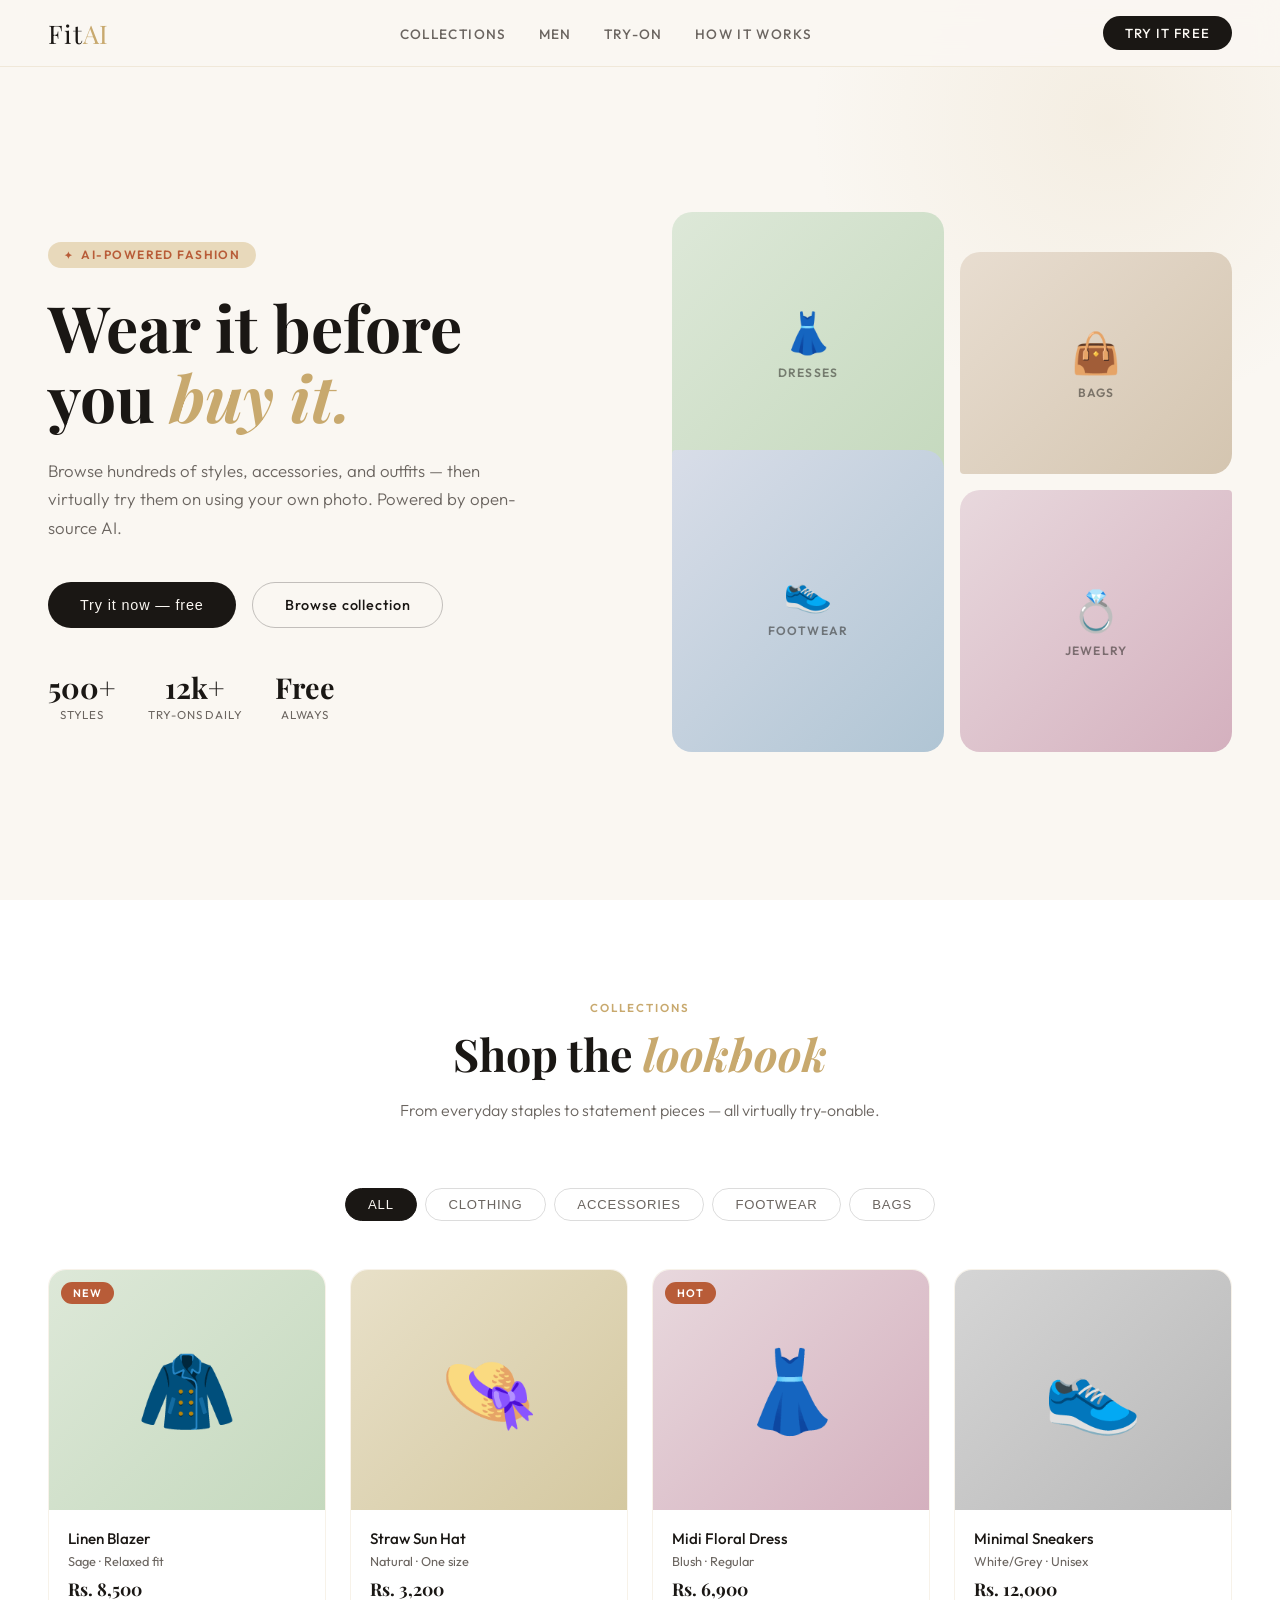
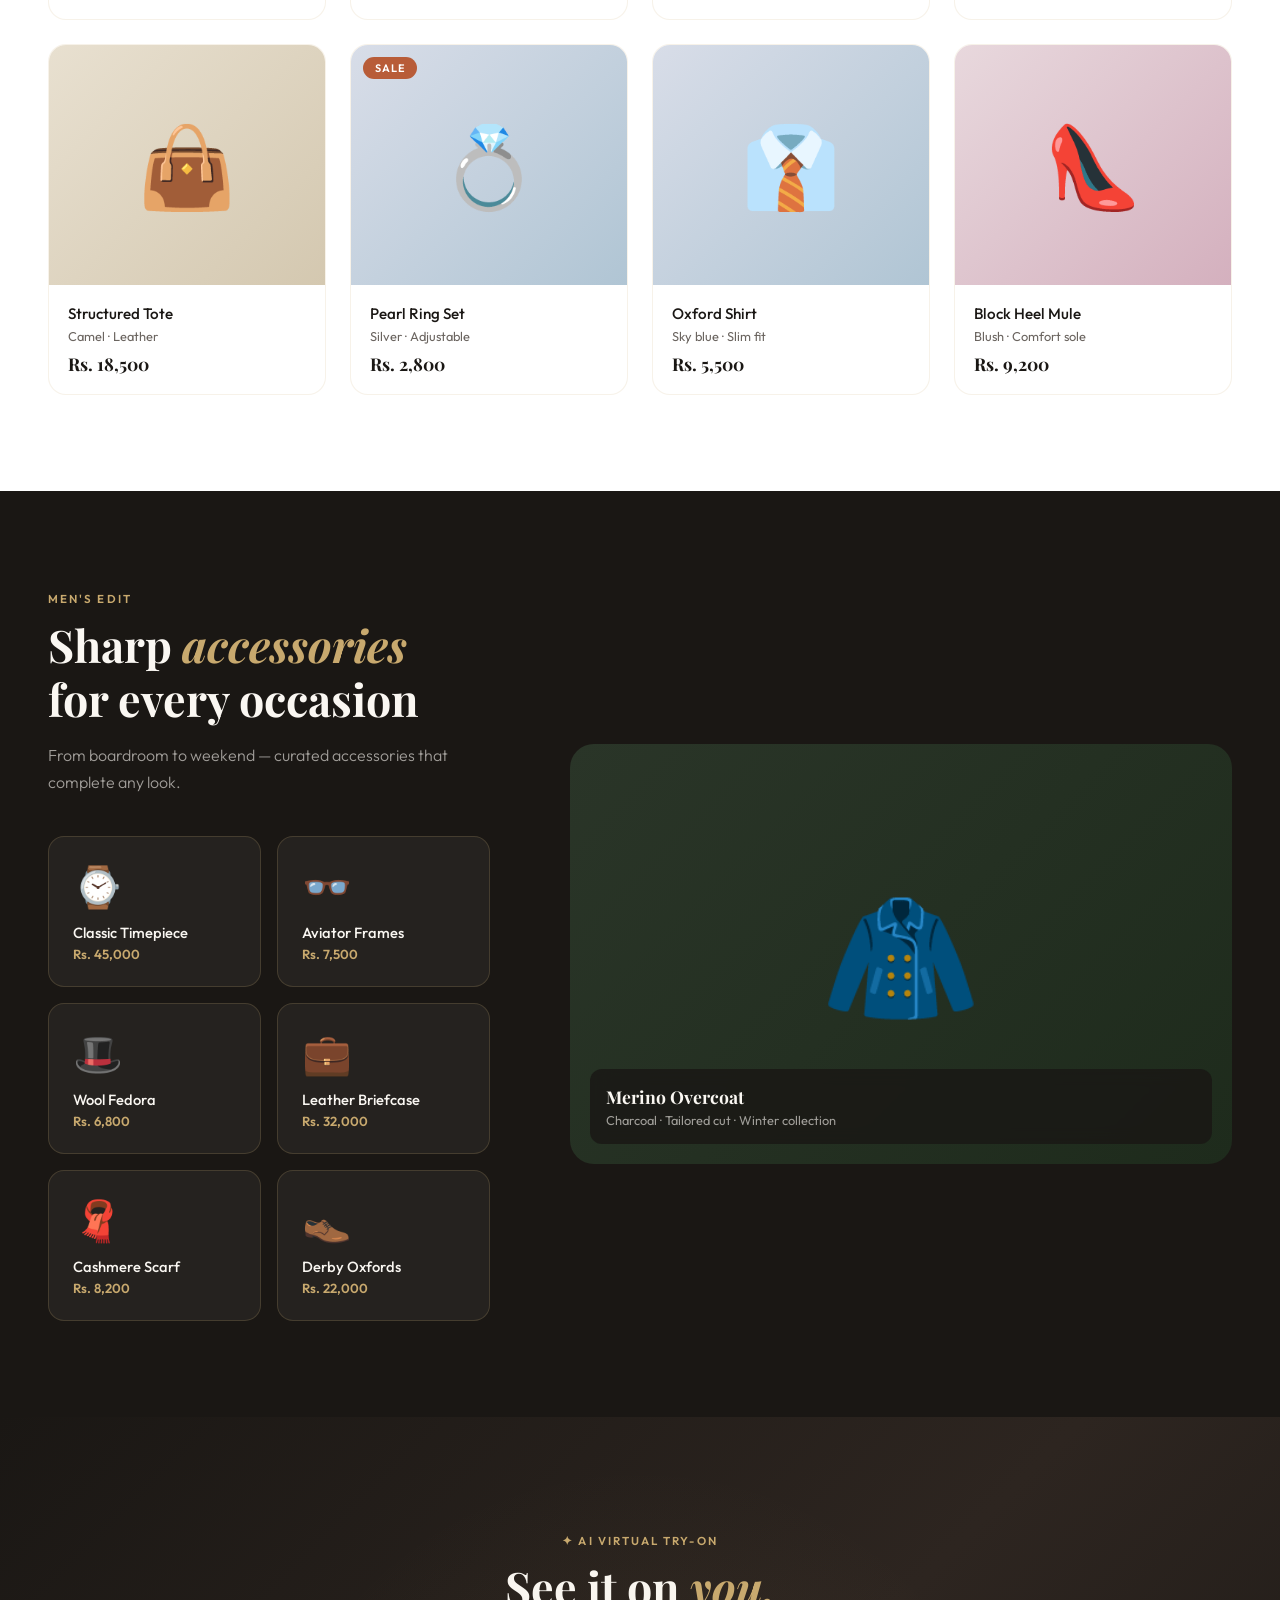
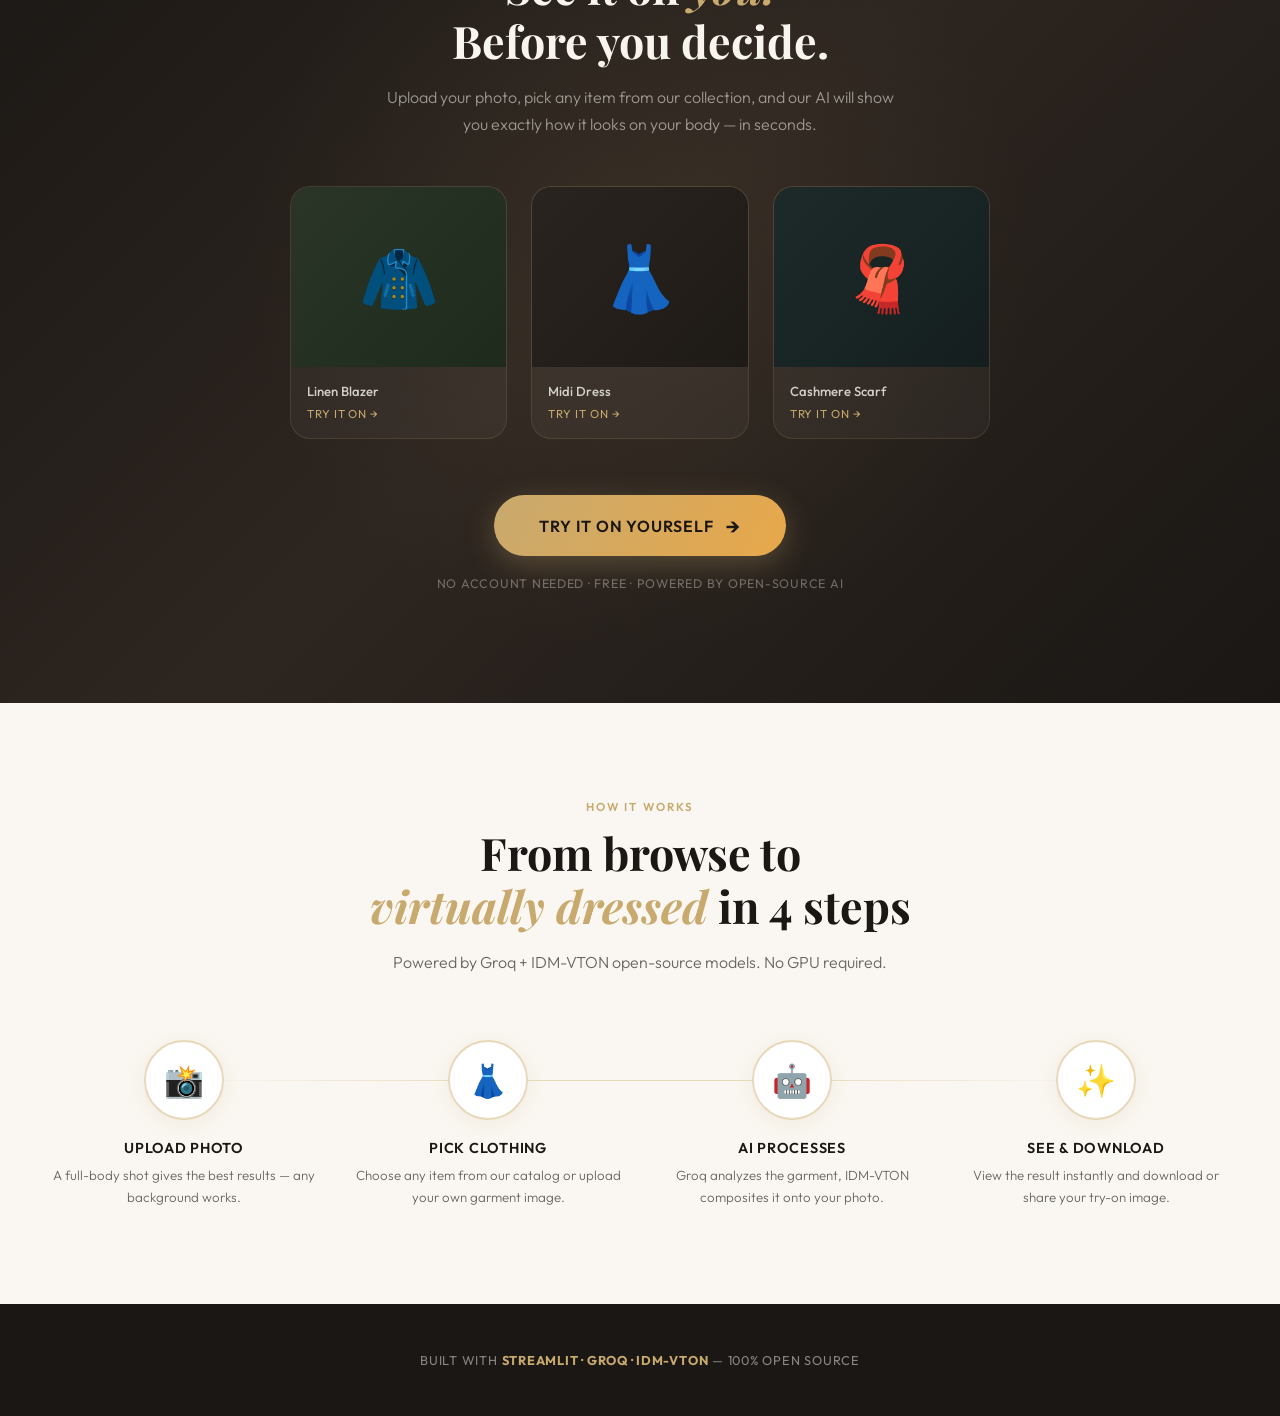
==== Try Now/index.html @ ebf1946a "Add files via upload" ====
<!DOCTYPE html>
<html lang="en">
<head>
<meta charset="UTF-8">
<meta name="viewport" content="width=device-width, initial-scale=1.0">
<title>FitAI</title>
<link href="https://fonts.googleapis.com/css2?family=Playfair+Display:ital,wght@0,400;0,700;1,400&family=Outfit:wght@300;400;500;600&display=swap" rel="stylesheet">
<style>
  *,*::before,*::after{box-sizing:border-box;margin:0;padding:0}
  :root{
    --cream:#faf7f2;--ink:#1a1714;--warm:#c8a96e;--warm-light:#e8d9bb;
    --rust:#b85c38;--sage:#4a6741;--slate:#2d3748;
    --card-bg:#ffffff;--muted:#6b6560;
  }
  html{scroll-behavior:smooth}
  body{font-family:'Outfit',sans-serif;background:var(--cream);color:var(--ink);overflow-x:hidden}

  /* NAV */
  nav{position:fixed;top:0;left:0;right:0;z-index:100;display:flex;align-items:center;justify-content:space-between;padding:1rem 3rem;background:rgba(250,247,242,.92);backdrop-filter:blur(12px);border-bottom:1px solid rgba(200,169,110,.2)}
  .nav-logo{font-family:'Playfair Display',serif;font-size:1.6rem;color:var(--ink);letter-spacing:.04em}
  .nav-logo span{color:var(--warm)}
  .nav-links{display:flex;gap:2rem;list-style:none}
  .nav-links a{text-decoration:none;color:var(--muted);font-size:.85rem;letter-spacing:.1em;text-transform:uppercase;font-weight:500;transition:color .2s}
  .nav-links a:hover{color:var(--warm)}
  .nav-cta{background:var(--ink);color:var(--cream);padding:.55rem 1.4rem;border-radius:40px;font-size:.82rem;font-weight:500;letter-spacing:.08em;text-decoration:none;text-transform:uppercase;transition:background .2s}
  .nav-cta:hover{background:var(--warm)}

  /* HERO */
  .hero{min-height:100vh;display:grid;grid-template-columns:1fr 1fr;align-items:center;padding:8rem 3rem 4rem;gap:4rem;position:relative;overflow:hidden}
  .hero::before{content:'';position:absolute;top:-20%;right:-10%;width:600px;height:600px;border-radius:50%;background:radial-gradient(circle,rgba(200,169,110,.12) 0%,transparent 70%);pointer-events:none}
  .hero-badge{display:inline-flex;align-items:center;gap:.5rem;background:var(--warm-light);color:var(--rust);padding:.35rem 1rem;border-radius:40px;font-size:.75rem;font-weight:600;letter-spacing:.12em;text-transform:uppercase;margin-bottom:1.5rem}
  .hero-badge::before{content:'✦';font-size:.6rem}
  .hero h1{font-family:'Playfair Display',serif;font-size:clamp(2.8rem,5vw,4.2rem);line-height:1.1;margin-bottom:1.5rem;color:var(--ink)}
  .hero h1 em{font-style:italic;color:var(--warm)}
  .hero p{color:var(--muted);font-size:1.05rem;line-height:1.7;max-width:480px;margin-bottom:2.5rem;font-weight:300}
  .hero-btns{display:flex;gap:1rem;flex-wrap:wrap}
  .btn-primary{background:var(--ink);color:var(--cream);padding:.8rem 2rem;border-radius:40px;font-size:.9rem;font-weight:500;text-decoration:none;letter-spacing:.06em;transition:all .25s;cursor:pointer;border:none}
  .btn-primary:hover{background:var(--warm);transform:translateY(-2px)}
  .btn-outline{background:transparent;color:var(--ink);padding:.8rem 2rem;border-radius:40px;font-size:.9rem;font-weight:500;text-decoration:none;letter-spacing:.06em;border:1.5px solid rgba(26,23,20,.25);transition:all .25s}
  .btn-outline:hover{border-color:var(--warm);color:var(--warm)}
  .hero-visual{position:relative;height:540px}
  .hero-img-grid{display:grid;grid-template-columns:1fr 1fr;grid-template-rows:1fr 1fr;gap:16px;height:100%}
  .h-card{border-radius:20px;overflow:hidden;position:relative;background:linear-gradient(135deg,#e8ddd0,#d4c5b0)}
  .h-card:nth-child(1){border-radius:20px 20px 4px 20px}
  .h-card:nth-child(2){border-radius:20px 20px 20px 4px;margin-top:40px}
  .h-card:nth-child(3){border-radius:4px 20px 20px 20px;margin-top:-40px}
  .h-card:nth-child(4){border-radius:20px 4px 20px 20px}
  .h-card-inner{width:100%;height:100%;display:flex;flex-direction:column;align-items:center;justify-content:center;padding:1rem;gap:.5rem}
  .h-icon{font-size:2.5rem}
  .h-label{font-size:.75rem;font-weight:600;letter-spacing:.1em;text-transform:uppercase;color:rgba(26,23,20,.5)}
  .h-card:nth-child(1){background:linear-gradient(135deg,#dde8d8,#c5d9be)}
  .h-card:nth-child(2){background:linear-gradient(135deg,#e8ddd0,#d4c5b0)}
  .h-card:nth-child(3){background:linear-gradient(135deg,#d8dde8,#b0c5d4)}
  .h-card:nth-child(4){background:linear-gradient(135deg,#e8d8dd,#d4b0be)}
  .hero-stats{display:flex;gap:2rem;margin-top:2.5rem}
  .stat{text-align:center}
  .stat-num{font-family:'Playfair Display',serif;font-size:1.8rem;font-weight:700;color:var(--ink)}
  .stat-label{font-size:.72rem;color:var(--muted);letter-spacing:.08em;text-transform:uppercase;margin-top:.1rem}

  /* SECTION SHARED */
  section{padding:6rem 3rem}
  .section-tag{display:inline-block;font-size:.72rem;font-weight:600;letter-spacing:.18em;text-transform:uppercase;color:var(--warm);margin-bottom:.75rem}
  .section-title{font-family:'Playfair Display',serif;font-size:clamp(2rem,3.5vw,2.8rem);line-height:1.2;margin-bottom:1rem;color:var(--ink)}
  .section-title em{font-style:italic;color:var(--warm)}
  .section-sub{color:var(--muted);font-size:1rem;line-height:1.7;max-width:540px;font-weight:300}

  /* PRODUCTS */
  .products-header{text-align:center;margin-bottom:4rem}
  .products-header .section-sub{margin:0 auto}
  .cat-tabs{display:flex;gap:.5rem;justify-content:center;margin-bottom:3rem;flex-wrap:wrap}
  .cat-tab{padding:.5rem 1.4rem;border-radius:40px;font-size:.82rem;font-weight:500;letter-spacing:.06em;text-transform:uppercase;cursor:pointer;border:1.5px solid rgba(26,23,20,.15);background:transparent;color:var(--muted);transition:all .2s}
  .cat-tab.active,.cat-tab:hover{background:var(--ink);color:var(--cream);border-color:var(--ink)}
  .products-grid{display:grid;grid-template-columns:repeat(auto-fit,minmax(220px,1fr));gap:1.5rem}
  .product-card{background:var(--card-bg);border-radius:18px;overflow:hidden;border:1px solid rgba(200,169,110,.15);transition:transform .25s,box-shadow .25s;cursor:pointer}
  .product-card:hover{transform:translateY(-6px);box-shadow:0 20px 50px rgba(26,23,20,.1)}
  .product-thumb{height:240px;display:flex;align-items:center;justify-content:center;font-size:5rem;position:relative}
  .product-thumb.green{background:linear-gradient(135deg,#dde8d8,#c5d9be)}
  .product-thumb.sand{background:linear-gradient(135deg,#e8e0d0,#d4c8b0)}
  .product-thumb.blue{background:linear-gradient(135deg,#d8dde8,#b0c5d4)}
  .product-thumb.blush{background:linear-gradient(135deg,#e8d8dd,#d4b0be)}
  .product-thumb.charcoal{background:linear-gradient(135deg,#d5d5d5,#b8b8b8)}
  .product-thumb.amber{background:linear-gradient(135deg,#e8e0c8,#d4c8a0)}
  .product-badge{position:absolute;top:12px;left:12px;background:var(--rust);color:#fff;padding:.25rem .75rem;border-radius:20px;font-size:.68rem;font-weight:600;letter-spacing:.08em;text-transform:uppercase}
  .product-info{padding:1.2rem}
  .product-name{font-weight:500;font-size:.95rem;margin-bottom:.3rem;color:var(--ink)}
  .product-meta{font-size:.8rem;color:var(--muted)}
  .product-price{font-family:'Playfair Display',serif;font-size:1.1rem;font-weight:700;color:var(--ink);margin-top:.5rem}

  /* MEN ACCESSORIES */
  .men-section{background:var(--ink);color:var(--cream)}
  .men-section .section-tag{color:var(--warm)}
  .men-section .section-title{color:var(--cream)}
  .men-section .section-title em{color:var(--warm)}
  .men-section .section-sub{color:rgba(250,247,242,.6)}
  .men-layout{display:grid;grid-template-columns:1fr 1.5fr;gap:5rem;align-items:center}
  .men-products{display:grid;grid-template-columns:1fr 1fr;gap:1rem}
  .men-card{background:rgba(255,255,255,.05);border:1px solid rgba(200,169,110,.2);border-radius:16px;padding:1.5rem;transition:all .25s;cursor:pointer}
  .men-card:hover{background:rgba(200,169,110,.1);border-color:var(--warm);transform:translateY(-3px)}
  .men-icon{font-size:2.5rem;margin-bottom:.75rem}
  .men-name{font-weight:500;font-size:.92rem;color:var(--cream);margin-bottom:.25rem}
  .men-price{font-size:.82rem;color:var(--warm);font-weight:600}
  .men-featured{border-radius:24px;overflow:hidden;height:420px;background:linear-gradient(135deg,#2a3528,#1e2b1c);display:flex;align-items:center;justify-content:center;font-size:8rem;position:relative}
  .men-featured-label{position:absolute;bottom:20px;left:20px;right:20px;background:rgba(26,23,20,.8);border-radius:12px;padding:1rem;backdrop-filter:blur(8px)}
  .men-featured-label h3{font-family:'Playfair Display',serif;color:var(--cream);margin-bottom:.25rem;font-size:1.1rem}
  .men-featured-label p{font-size:.8rem;color:rgba(250,247,242,.6)}

  /* TRY-ON SECTION */
  .tryon-section{background:linear-gradient(135deg,#1a1714 0%,#2d2520 50%,#1a1714 100%);position:relative;overflow:hidden;text-align:center}
  .tryon-section::before{content:'';position:absolute;top:50%;left:50%;transform:translate(-50%,-50%);width:800px;height:800px;border-radius:50%;background:radial-gradient(circle,rgba(200,169,110,.08) 0%,transparent 70%);pointer-events:none}
  .tryon-section .section-tag{color:var(--warm)}
  .tryon-section .section-title{color:var(--cream);margin:0 auto 1rem;max-width:700px}
  .tryon-section .section-sub{color:rgba(250,247,242,.55);margin:0 auto 3rem;max-width:520px}
  .tryon-showcase{display:grid;grid-template-columns:repeat(3,1fr);gap:1.5rem;max-width:700px;margin:0 auto 3.5rem;position:relative;z-index:1}
  .tryon-card{border-radius:20px;overflow:hidden;border:1px solid rgba(200,169,110,.15);background:rgba(255,255,255,.04);transition:all .3s}
  .tryon-card:hover{border-color:var(--warm);background:rgba(200,169,110,.08);transform:scale(1.03)}
  .tryon-thumb{height:180px;display:flex;align-items:center;justify-content:center;font-size:4rem}
  .tryon-thumb.t1{background:linear-gradient(135deg,#2a3528,#1e2b1c)}
  .tryon-thumb.t2{background:linear-gradient(135deg,#2a2420,#1e1a16)}
  .tryon-thumb.t3{background:linear-gradient(135deg,#1e2a2a,#141e1e)}
  .tryon-info{padding:1rem;text-align:left}
  .tryon-info p{font-size:.82rem;font-weight:500;color:rgba(250,247,242,.8);margin-bottom:.2rem}
  .tryon-info span{font-size:.72rem;color:var(--warm);text-transform:uppercase;letter-spacing:.08em}
  .tryon-cta-wrap{position:relative;z-index:1}
  .btn-tryon{display:inline-flex;align-items:center;gap:.75rem;background:linear-gradient(120deg,var(--warm),#e8a84a);color:var(--ink);padding:1.1rem 2.8rem;border-radius:60px;font-size:1rem;font-weight:600;text-decoration:none;letter-spacing:.06em;text-transform:uppercase;cursor:pointer;border:none;transition:all .3s;box-shadow:0 8px 30px rgba(200,169,110,.3);font-family:'Outfit',sans-serif}
  .btn-tryon:hover{transform:translateY(-3px) scale(1.03);box-shadow:0 16px 50px rgba(200,169,110,.45)}
  .btn-tryon-arrow{font-size:1.3rem;transition:transform .25s}
  .btn-tryon:hover .btn-tryon-arrow{transform:translateX(5px)}
  .tryon-note{margin-top:1.2rem;font-size:.78rem;color:rgba(250,247,242,.35);letter-spacing:.06em;text-transform:uppercase}

  /* HOW IT WORKS */
  .how-section{background:var(--cream)}
  .how-section .section-title{text-align:center;margin:0 auto 1rem}
  .how-section .section-sub{text-align:center;margin:0 auto 4rem}
  .steps{display:grid;grid-template-columns:repeat(4,1fr);gap:2rem;position:relative}
  .steps::before{content:'';position:absolute;top:40px;left:12.5%;right:12.5%;height:1px;background:linear-gradient(90deg,transparent,var(--warm-light),var(--warm-light),transparent);z-index:0}
  .step-item{text-align:center;position:relative;z-index:1}
  .step-num{width:80px;height:80px;border-radius:50%;background:var(--card-bg);border:2px solid var(--warm-light);display:flex;align-items:center;justify-content:center;margin:0 auto 1.2rem;font-size:2rem;box-shadow:0 4px 20px rgba(200,169,110,.15)}
  .step-title{font-weight:600;font-size:.9rem;letter-spacing:.05em;color:var(--ink);margin-bottom:.5rem;text-transform:uppercase}
  .step-desc{font-size:.83rem;color:var(--muted);line-height:1.6;font-weight:300}

  /* FOOTER */
  footer{background:var(--ink);color:rgba(250,247,242,.5);padding:3rem;text-align:center;font-size:.8rem;letter-spacing:.06em;text-transform:uppercase}
  footer strong{color:var(--warm)}

  /* PRODUCT GRID FILTER */
  .grid-wrap{position:relative}
  .grid-items{display:grid;grid-template-columns:repeat(auto-fit,minmax(220px,1fr));gap:1.5rem}
  .product-item{display:none}
  .product-item.visible{display:block}
</style>
</head>
<body>

<nav>
  <div class="nav-logo">Fit<span>AI</span></div>
  <ul class="nav-links">
    <li><a href="#products">Collections</a></li>
    <li><a href="#men">Men</a></li>
    <li><a href="#tryon">Try-On</a></li>
    <li><a href="#how">How it works</a></li>
  </ul>
  <a href="#tryon" class="nav-cta">Try it free</a>
</nav>

<!-- HERO -->
<section class="hero">
  <div class="hero-left">
    <div class="hero-badge">AI-Powered Fashion</div>
    <h1>Wear it before<br>you <em>buy it.</em></h1>
    <p>Browse hundreds of styles, accessories, and outfits — then virtually try them on using your own photo. Powered by open-source AI.</p>
    <div class="hero-btns">
      <button class="btn-primary" onclick="document.getElementById('tryon').scrollIntoView({behavior:'smooth'})">Try it now — free</button>
      <a href="#products" class="btn-outline">Browse collection</a>
    </div>
    <div class="hero-stats">
      <div class="stat"><div class="stat-num">500+</div><div class="stat-label">Styles</div></div>
      <div class="stat"><div class="stat-num">12k+</div><div class="stat-label">Try-ons daily</div></div>
      <div class="stat"><div class="stat-num">Free</div><div class="stat-label">Always</div></div>
    </div>
  </div>
  <div class="hero-visual">
    <div class="hero-img-grid">
      <div class="h-card"><div class="h-card-inner"><div class="h-icon">👗</div><div class="h-label">Dresses</div></div></div>
      <div class="h-card"><div class="h-card-inner"><div class="h-icon">👜</div><div class="h-label">Bags</div></div></div>
      <div class="h-card"><div class="h-card-inner"><div class="h-icon">👟</div><div class="h-label">Footwear</div></div></div>
      <div class="h-card"><div class="h-card-inner"><div class="h-icon">💍</div><div class="h-label">Jewelry</div></div></div>
    </div>
  </div>
</section>

<!-- PRODUCTS -->
<section id="products" style="background:#fff;padding:6rem 3rem">
  <div class="products-header">
    <div class="section-tag">Collections</div>
    <h2 class="section-title">Shop the <em>lookbook</em></h2>
    <p class="section-sub">From everyday staples to statement pieces — all virtually try-onable.</p>
  </div>

  <div class="cat-tabs">
    <button class="cat-tab active" onclick="filterCat('all',this)">All</button>
    <button class="cat-tab" onclick="filterCat('clothing',this)">Clothing</button>
    <button class="cat-tab" onclick="filterCat('accessories',this)">Accessories</button>
    <button class="cat-tab" onclick="filterCat('footwear',this)">Footwear</button>
    <button class="cat-tab" onclick="filterCat('bags',this)">Bags</button>
  </div>

  <div class="grid-items" id="productGrid">
    <div class="product-item visible" data-cat="clothing">
      <div class="product-card">
        <div class="product-thumb green"><span style="font-size:5rem">🧥</span><span class="product-badge">New</span></div>
        <div class="product-info">
          <div class="product-name">Linen Blazer</div>
          <div class="product-meta">Sage · Relaxed fit</div>
          <div class="product-price">Rs. 8,500</div>
        </div>
      </div>
    </div>
    <div class="product-item visible" data-cat="accessories">
      <div class="product-card">
        <div class="product-thumb amber"><span style="font-size:5rem">👒</span></div>
        <div class="product-info">
          <div class="product-name">Straw Sun Hat</div>
          <div class="product-meta">Natural · One size</div>
          <div class="product-price">Rs. 3,200</div>
        </div>
      </div>
    </div>
    <div class="product-item visible" data-cat="clothing">
      <div class="product-card">
        <div class="product-thumb blush"><span style="font-size:5rem">👗</span><span class="product-badge">Hot</span></div>
        <div class="product-info">
          <div class="product-name">Midi Floral Dress</div>
          <div class="product-meta">Blush · Regular</div>
          <div class="product-price">Rs. 6,900</div>
        </div>
      </div>
    </div>
    <div class="product-item visible" data-cat="footwear">
      <div class="product-card">
        <div class="product-thumb charcoal"><span style="font-size:5rem">👟</span></div>
        <div class="product-info">
          <div class="product-name">Minimal Sneakers</div>
          <div class="product-meta">White/Grey · Unisex</div>
          <div class="product-price">Rs. 12,000</div>
        </div>
      </div>
    </div>
    <div class="product-item visible" data-cat="bags">
      <div class="product-card">
        <div class="product-thumb sand"><span style="font-size:5rem">👜</span></div>
        <div class="product-info">
          <div class="product-name">Structured Tote</div>
          <div class="product-meta">Camel · Leather</div>
          <div class="product-price">Rs. 18,500</div>
        </div>
      </div>
    </div>
    <div class="product-item visible" data-cat="accessories">
      <div class="product-card">
        <div class="product-thumb blue"><span style="font-size:5rem">💍</span><span class="product-badge">Sale</span></div>
        <div class="product-info">
          <div class="product-name">Pearl Ring Set</div>
          <div class="product-meta">Silver · Adjustable</div>
          <div class="product-price">Rs. 2,800</div>
        </div>
      </div>
    </div>
    <div class="product-item visible" data-cat="clothing">
      <div class="product-card">
        <div class="product-thumb blue"><span style="font-size:5rem">👔</span></div>
        <div class="product-info">
          <div class="product-name">Oxford Shirt</div>
          <div class="product-meta">Sky blue · Slim fit</div>
          <div class="product-price">Rs. 5,500</div>
        </div>
      </div>
    </div>
    <div class="product-item visible" data-cat="footwear">
      <div class="product-card">
        <div class="product-thumb blush"><span style="font-size:5rem">👠</span></div>
        <div class="product-info">
          <div class="product-name">Block Heel Mule</div>
          <div class="product-meta">Blush · Comfort sole</div>
          <div class="product-price">Rs. 9,200</div>
        </div>
      </div>
    </div>
  </div>
</section>

<!-- MEN ACCESSORIES -->
<section id="men" class="men-section" style="padding:6rem 3rem">
  <div class="men-layout">
    <div>
      <div class="section-tag">Men's Edit</div>
      <h2 class="section-title">Sharp <em>accessories</em><br>for every occasion</h2>
      <p class="section-sub" style="margin-bottom:2.5rem">From boardroom to weekend — curated accessories that complete any look.</p>
      <div class="men-products">
        <div class="men-card"><div class="men-icon">⌚</div><div class="men-name">Classic Timepiece</div><div class="men-price">Rs. 45,000</div></div>
        <div class="men-card"><div class="men-icon">👓</div><div class="men-name">Aviator Frames</div><div class="men-price">Rs. 7,500</div></div>
        <div class="men-card"><div class="men-icon">🎩</div><div class="men-name">Wool Fedora</div><div class="men-price">Rs. 6,800</div></div>
        <div class="men-card"><div class="men-icon">💼</div><div class="men-name">Leather Briefcase</div><div class="men-price">Rs. 32,000</div></div>
        <div class="men-card"><div class="men-icon">🧣</div><div class="men-name">Cashmere Scarf</div><div class="men-price">Rs. 8,200</div></div>
        <div class="men-card"><div class="men-icon">👞</div><div class="men-name">Derby Oxfords</div><div class="men-price">Rs. 22,000</div></div>
      </div>
    </div>
    <div class="men-featured">
      <span>🧥</span>
      <div class="men-featured-label">
        <h3>Merino Overcoat</h3>
        <p>Charcoal · Tailored cut · Winter collection</p>
      </div>
    </div>
  </div>
</section>

<!-- TRY-ON CTA -->
<section id="tryon" class="tryon-section" style="padding:7rem 3rem">
  <div class="section-tag">✦ AI Virtual Try-On</div>
  <h2 class="section-title">See it on <em>you.</em><br>Before you decide.</h2>
  <p class="section-sub">Upload your photo, pick any item from our collection, and our AI will show you exactly how it looks on your body — in seconds.</p>

  <div class="tryon-showcase">
    <div class="tryon-card">
      <div class="tryon-thumb t1"><span>🧥</span></div>
      <div class="tryon-info"><p>Linen Blazer</p><span>Try it on →</span></div>
    </div>
    <div class="tryon-card">
      <div class="tryon-thumb t2"><span>👗</span></div>
      <div class="tryon-info"><p>Midi Dress</p><span>Try it on →</span></div>
    </div>
    <div class="tryon-card">
      <div class="tryon-thumb t3"><span>🧣</span></div>
      <div class="tryon-info"><p>Cashmere Scarf</p><span>Try it on →</span></div>
    </div>
  </div>

  <div class="tryon-cta-wrap">
    <button class="btn-tryon" onclick="sendPrompt('Open the virtual try-on page')">
      Try it on yourself
      <span class="btn-tryon-arrow">→</span>
    </button>
    <p class="tryon-note">No account needed · Free · Powered by open-source AI</p>
  </div>
</section>

<!-- HOW IT WORKS -->
<section id="how" class="how-section">
  <div class="section-tag" style="display:block;text-align:center">How it works</div>
  <h2 class="section-title">From browse to<br><em>virtually dressed</em> in 4 steps</h2>
  <p class="section-sub">Powered by Groq + IDM-VTON open-source models. No GPU required.</p>

  <div class="steps">
    <div class="step-item">
      <div class="step-num">📸</div>
      <div class="step-title">Upload Photo</div>
      <div class="step-desc">A full-body shot gives the best results — any background works.</div>
    </div>
    <div class="step-item">
      <div class="step-num">👗</div>
      <div class="step-title">Pick Clothing</div>
      <div class="step-desc">Choose any item from our catalog or upload your own garment image.</div>
    </div>
    <div class="step-item">
      <div class="step-num">🤖</div>
      <div class="step-title">AI Processes</div>
      <div class="step-desc">Groq analyzes the garment, IDM-VTON composites it onto your photo.</div>
    </div>
    <div class="step-item">
      <div class="step-num">✨</div>
      <div class="step-title">See & Download</div>
      <div class="step-desc">View the result instantly and download or share your try-on image.</div>
    </div>
  </div>
</section>

<footer>
  Built with <strong>Streamlit · Groq · IDM-VTON</strong> — 100% open source
</footer>

<script>
function filterCat(cat, btn) {
  document.querySelectorAll('.cat-tab').forEach(t => t.classList.remove('active'));
  btn.classList.add('active');
  document.querySelectorAll('.product-item').forEach(item => {
    if (cat === 'all' || item.dataset.cat === cat) {
      item.classList.add('visible');
    } else {
      item.classList.remove('visible');
    }
  });
}
</script>
</body>
</html>
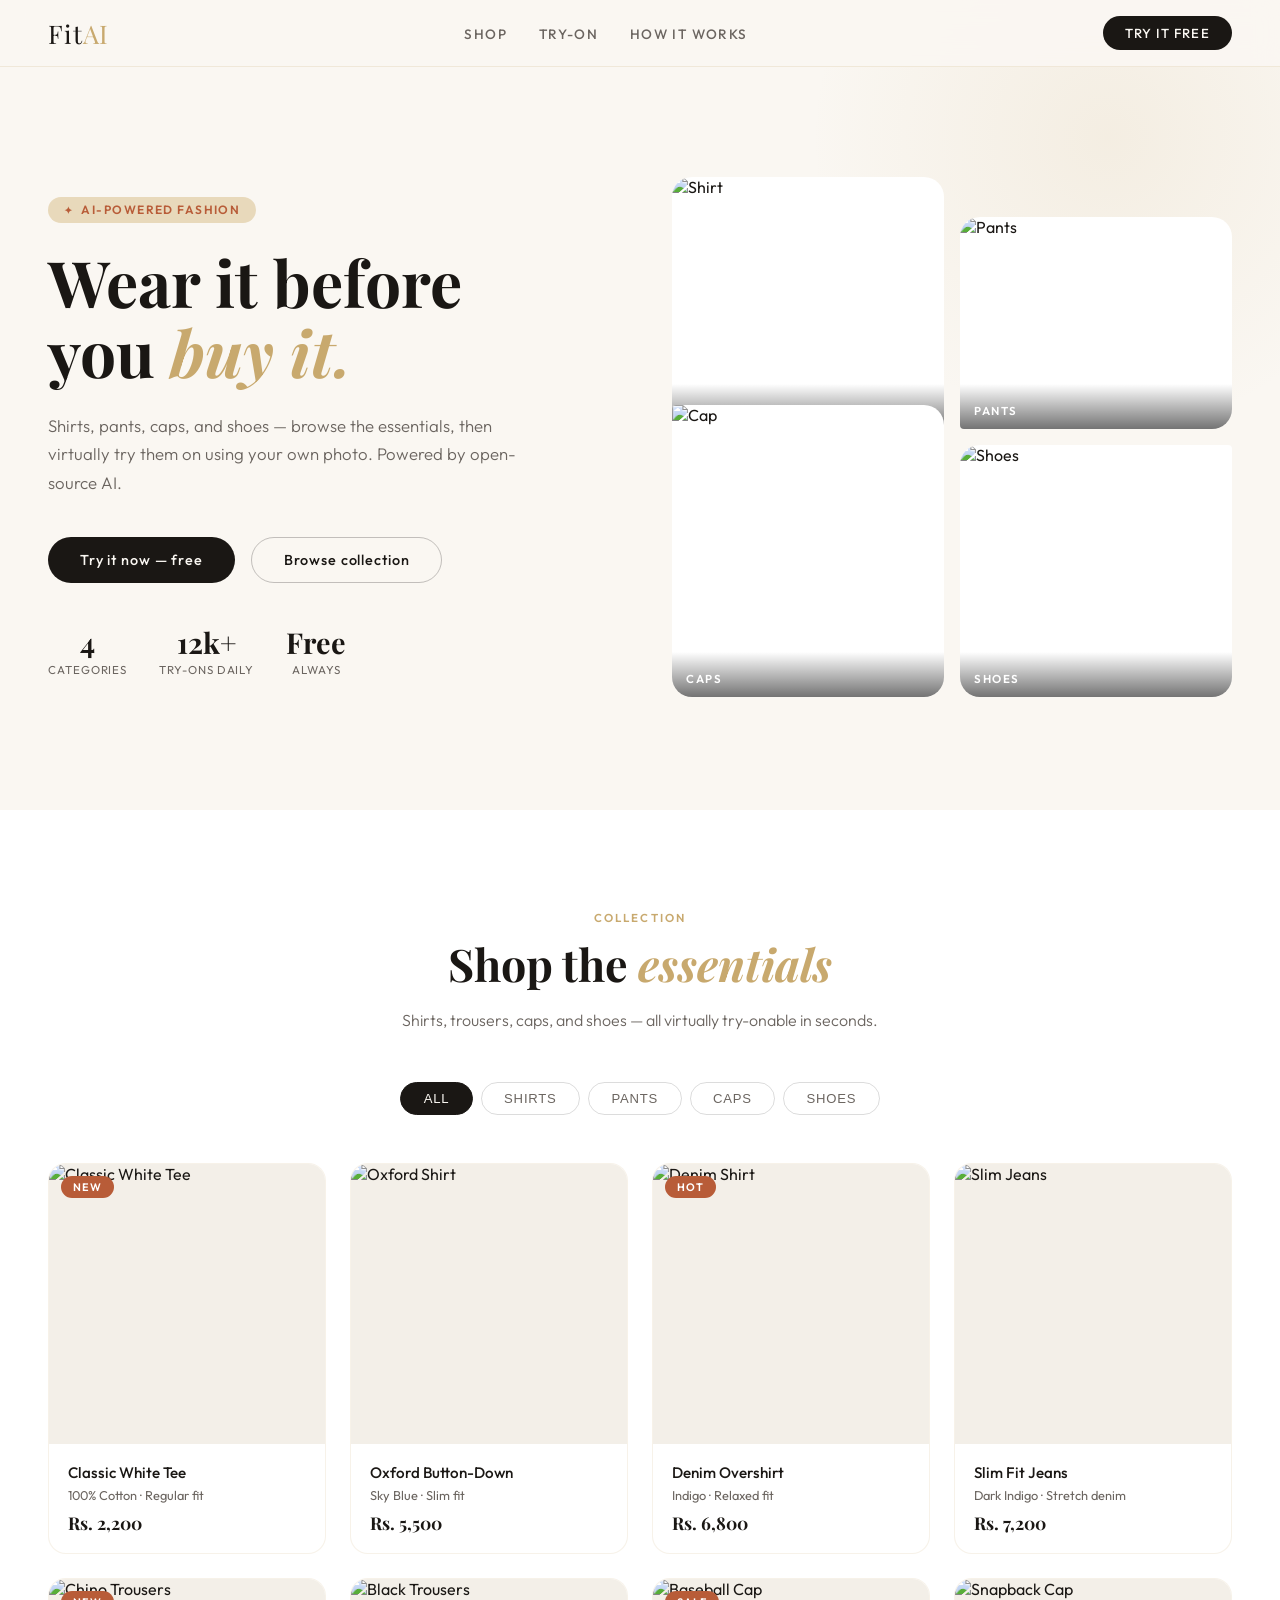
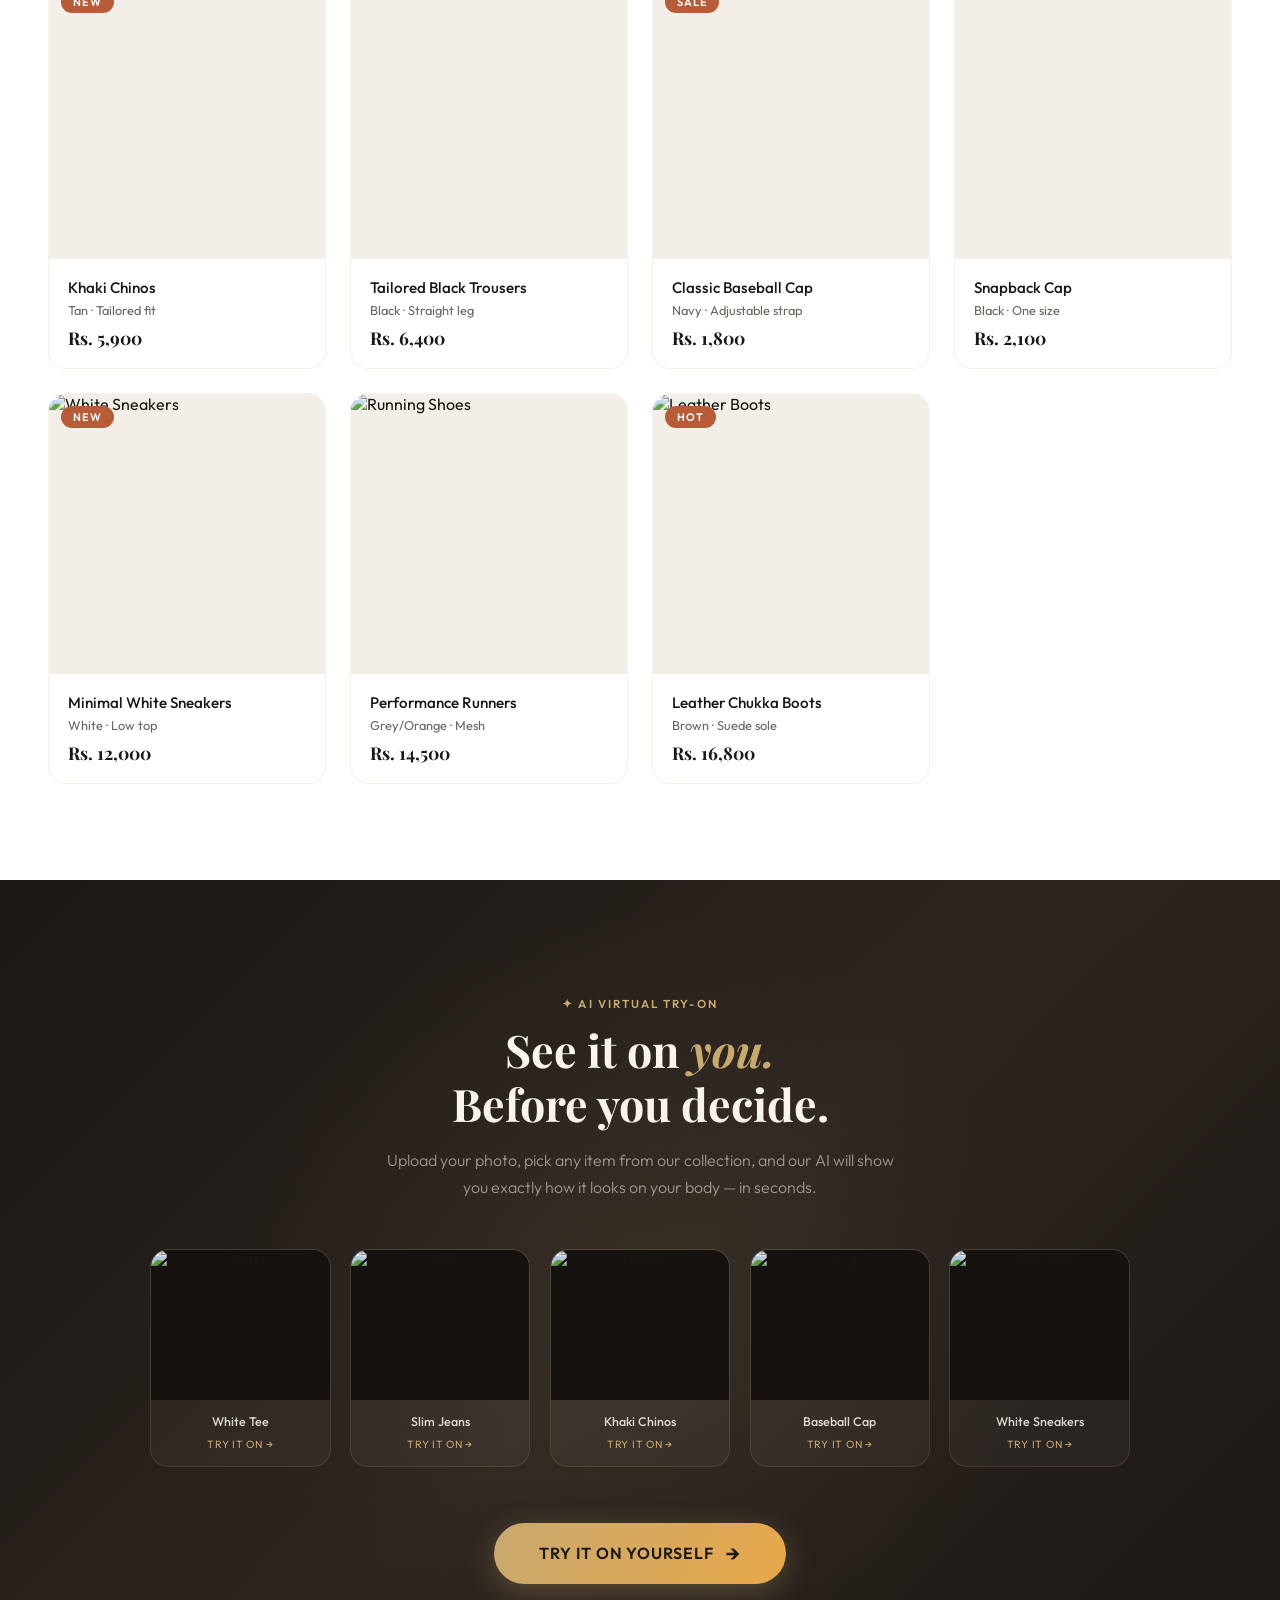
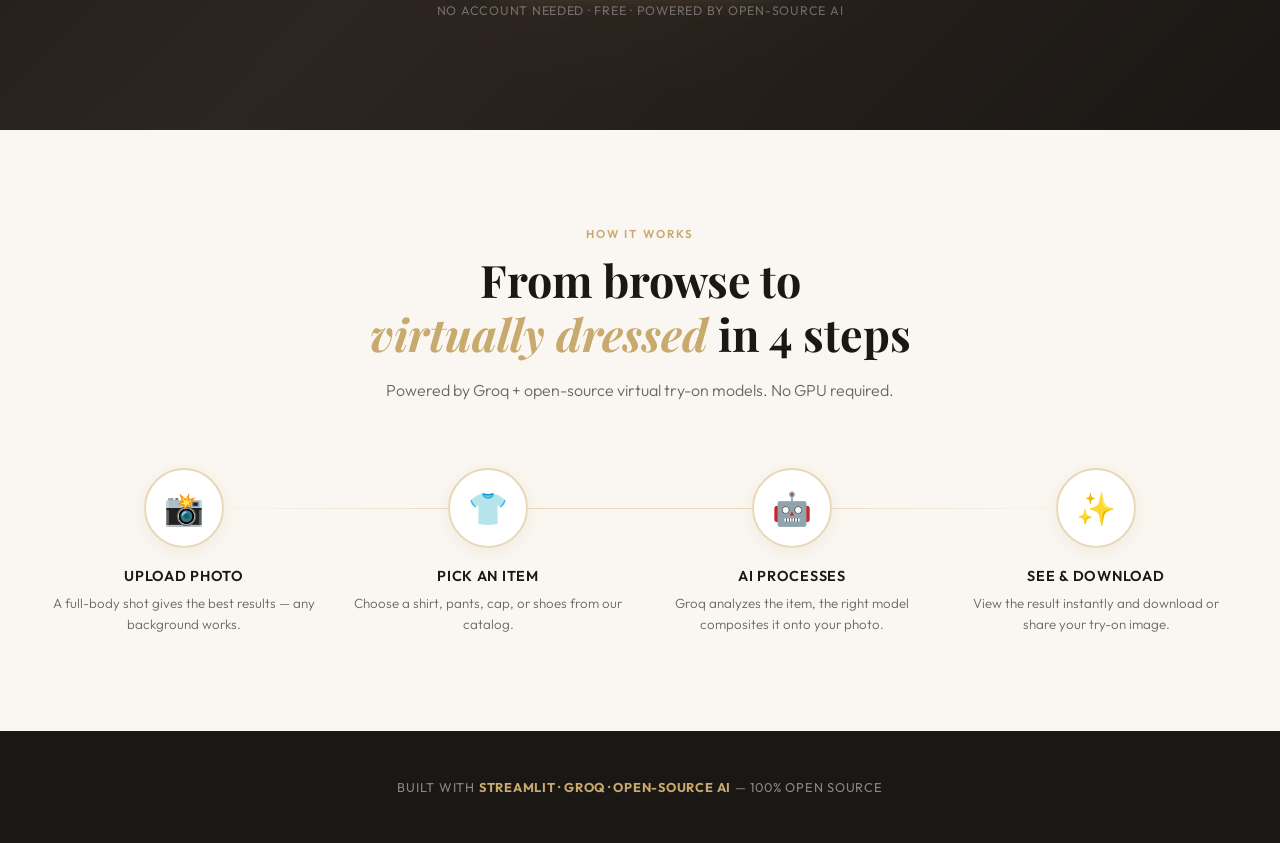
==== commit e0253756: "adding real images" ====
--- a/Try Now/index.html
+++ b/Try Now/index.html
@@ -22,11 +22,11 @@
   .nav-links{display:flex;gap:2rem;list-style:none}
   .nav-links a{text-decoration:none;color:var(--muted);font-size:.85rem;letter-spacing:.1em;text-transform:uppercase;font-weight:500;transition:color .2s}
   .nav-links a:hover{color:var(--warm)}
-  .nav-cta{background:var(--ink);color:var(--cream);padding:.55rem 1.4rem;border-radius:40px;font-size:.82rem;font-weight:500;letter-spacing:.08em;text-decoration:none;text-transform:uppercase;transition:background .2s}
+  .nav-cta{background:var(--ink);color:var(--cream);padding:.55rem 1.4rem;border-radius:40px;font-size:.82rem;font-weight:500;letter-spacing:.08em;text-decoration:none;text-transform:uppercase;transition:background .2s;cursor:pointer;border:none;font-family:'Outfit',sans-serif}
   .nav-cta:hover{background:var(--warm)}
 
   /* HERO */
-  .hero{min-height:100vh;display:grid;grid-template-columns:1fr 1fr;align-items:center;padding:8rem 3rem 4rem;gap:4rem;position:relative;overflow:hidden}
+  .hero{min-height:90vh;display:grid;grid-template-columns:1fr 1fr;align-items:center;padding:8rem 3rem 4rem;gap:4rem;position:relative;overflow:hidden}
   .hero::before{content:'';position:absolute;top:-20%;right:-10%;width:600px;height:600px;border-radius:50%;background:radial-gradient(circle,rgba(200,169,110,.12) 0%,transparent 70%);pointer-events:none}
   .hero-badge{display:inline-flex;align-items:center;gap:.5rem;background:var(--warm-light);color:var(--rust);padding:.35rem 1rem;border-radius:40px;font-size:.75rem;font-weight:600;letter-spacing:.12em;text-transform:uppercase;margin-bottom:1.5rem}
   .hero-badge::before{content:'✦';font-size:.6rem}
@@ -34,24 +34,19 @@
   .hero h1 em{font-style:italic;color:var(--warm)}
   .hero p{color:var(--muted);font-size:1.05rem;line-height:1.7;max-width:480px;margin-bottom:2.5rem;font-weight:300}
   .hero-btns{display:flex;gap:1rem;flex-wrap:wrap}
-  .btn-primary{background:var(--ink);color:var(--cream);padding:.8rem 2rem;border-radius:40px;font-size:.9rem;font-weight:500;text-decoration:none;letter-spacing:.06em;transition:all .25s;cursor:pointer;border:none}
+  .btn-primary{background:var(--ink);color:var(--cream);padding:.8rem 2rem;border-radius:40px;font-size:.9rem;font-weight:500;text-decoration:none;letter-spacing:.06em;transition:all .25s;cursor:pointer;border:none;font-family:'Outfit',sans-serif}
   .btn-primary:hover{background:var(--warm);transform:translateY(-2px)}
   .btn-outline{background:transparent;color:var(--ink);padding:.8rem 2rem;border-radius:40px;font-size:.9rem;font-weight:500;text-decoration:none;letter-spacing:.06em;border:1.5px solid rgba(26,23,20,.25);transition:all .25s}
   .btn-outline:hover{border-color:var(--warm);color:var(--warm)}
-  .hero-visual{position:relative;height:540px}
+  .hero-visual{position:relative;height:520px}
   .hero-img-grid{display:grid;grid-template-columns:1fr 1fr;grid-template-rows:1fr 1fr;gap:16px;height:100%}
-  .h-card{border-radius:20px;overflow:hidden;position:relative;background:linear-gradient(135deg,#e8ddd0,#d4c5b0)}
+  .h-card{border-radius:20px;overflow:hidden;position:relative;background:#fff}
   .h-card:nth-child(1){border-radius:20px 20px 4px 20px}
   .h-card:nth-child(2){border-radius:20px 20px 20px 4px;margin-top:40px}
   .h-card:nth-child(3){border-radius:4px 20px 20px 20px;margin-top:-40px}
   .h-card:nth-child(4){border-radius:20px 4px 20px 20px}
-  .h-card-inner{width:100%;height:100%;display:flex;flex-direction:column;align-items:center;justify-content:center;padding:1rem;gap:.5rem}
-  .h-icon{font-size:2.5rem}
-  .h-label{font-size:.75rem;font-weight:600;letter-spacing:.1em;text-transform:uppercase;color:rgba(26,23,20,.5)}
-  .h-card:nth-child(1){background:linear-gradient(135deg,#dde8d8,#c5d9be)}
-  .h-card:nth-child(2){background:linear-gradient(135deg,#e8ddd0,#d4c5b0)}
-  .h-card:nth-child(3){background:linear-gradient(135deg,#d8dde8,#b0c5d4)}
-  .h-card:nth-child(4){background:linear-gradient(135deg,#e8d8dd,#d4b0be)}
+  .h-card img{width:100%;height:100%;object-fit:cover;display:block}
+  .h-card-label{position:absolute;bottom:0;left:0;right:0;background:linear-gradient(transparent,rgba(0,0,0,.55));color:#fff;padding:1.2rem .9rem .7rem;font-size:.72rem;font-weight:600;letter-spacing:.12em;text-transform:uppercase}
   .hero-stats{display:flex;gap:2rem;margin-top:2.5rem}
   .stat{text-align:center}
   .stat-num{font-family:'Playfair Display',serif;font-size:1.8rem;font-weight:700;color:var(--ink)}
@@ -65,44 +60,26 @@
   .section-sub{color:var(--muted);font-size:1rem;line-height:1.7;max-width:540px;font-weight:300}
 
   /* PRODUCTS */
-  .products-header{text-align:center;margin-bottom:4rem}
+  .products-header{text-align:center;margin-bottom:3rem}
   .products-header .section-sub{margin:0 auto}
   .cat-tabs{display:flex;gap:.5rem;justify-content:center;margin-bottom:3rem;flex-wrap:wrap}
   .cat-tab{padding:.5rem 1.4rem;border-radius:40px;font-size:.82rem;font-weight:500;letter-spacing:.06em;text-transform:uppercase;cursor:pointer;border:1.5px solid rgba(26,23,20,.15);background:transparent;color:var(--muted);transition:all .2s}
   .cat-tab.active,.cat-tab:hover{background:var(--ink);color:var(--cream);border-color:var(--ink)}
-  .products-grid{display:grid;grid-template-columns:repeat(auto-fit,minmax(220px,1fr));gap:1.5rem}
+  .grid-items{display:grid;grid-template-columns:repeat(auto-fit,minmax(240px,1fr));gap:1.5rem}
+  .product-item{display:none}
+  .product-item.visible{display:block}
   .product-card{background:var(--card-bg);border-radius:18px;overflow:hidden;border:1px solid rgba(200,169,110,.15);transition:transform .25s,box-shadow .25s;cursor:pointer}
   .product-card:hover{transform:translateY(-6px);box-shadow:0 20px 50px rgba(26,23,20,.1)}
-  .product-thumb{height:240px;display:flex;align-items:center;justify-content:center;font-size:5rem;position:relative}
-  .product-thumb.green{background:linear-gradient(135deg,#dde8d8,#c5d9be)}
-  .product-thumb.sand{background:linear-gradient(135deg,#e8e0d0,#d4c8b0)}
-  .product-thumb.blue{background:linear-gradient(135deg,#d8dde8,#b0c5d4)}
-  .product-thumb.blush{background:linear-gradient(135deg,#e8d8dd,#d4b0be)}
-  .product-thumb.charcoal{background:linear-gradient(135deg,#d5d5d5,#b8b8b8)}
-  .product-thumb.amber{background:linear-gradient(135deg,#e8e0c8,#d4c8a0)}
-  .product-badge{position:absolute;top:12px;left:12px;background:var(--rust);color:#fff;padding:.25rem .75rem;border-radius:20px;font-size:.68rem;font-weight:600;letter-spacing:.08em;text-transform:uppercase}
+  .product-thumb{height:280px;position:relative;overflow:hidden;background:#f3efe8}
+  .product-thumb img{width:100%;height:100%;object-fit:cover;display:block;transition:transform .4s}
+  .product-card:hover .product-thumb img{transform:scale(1.06)}
+  .product-badge{position:absolute;top:12px;left:12px;background:var(--rust);color:#fff;padding:.25rem .75rem;border-radius:20px;font-size:.68rem;font-weight:600;letter-spacing:.08em;text-transform:uppercase;z-index:2}
+  .product-tryon-tag{position:absolute;bottom:12px;right:12px;background:rgba(26,23,20,.78);backdrop-filter:blur(6px);color:#fff;padding:.3rem .8rem;border-radius:20px;font-size:.66rem;font-weight:600;letter-spacing:.08em;text-transform:uppercase;opacity:0;transition:opacity .25s;z-index:2}
+  .product-card:hover .product-tryon-tag{opacity:1}
   .product-info{padding:1.2rem}
   .product-name{font-weight:500;font-size:.95rem;margin-bottom:.3rem;color:var(--ink)}
   .product-meta{font-size:.8rem;color:var(--muted)}
   .product-price{font-family:'Playfair Display',serif;font-size:1.1rem;font-weight:700;color:var(--ink);margin-top:.5rem}
-
-  /* MEN ACCESSORIES */
-  .men-section{background:var(--ink);color:var(--cream)}
-  .men-section .section-tag{color:var(--warm)}
-  .men-section .section-title{color:var(--cream)}
-  .men-section .section-title em{color:var(--warm)}
-  .men-section .section-sub{color:rgba(250,247,242,.6)}
-  .men-layout{display:grid;grid-template-columns:1fr 1.5fr;gap:5rem;align-items:center}
-  .men-products{display:grid;grid-template-columns:1fr 1fr;gap:1rem}
-  .men-card{background:rgba(255,255,255,.05);border:1px solid rgba(200,169,110,.2);border-radius:16px;padding:1.5rem;transition:all .25s;cursor:pointer}
-  .men-card:hover{background:rgba(200,169,110,.1);border-color:var(--warm);transform:translateY(-3px)}
-  .men-icon{font-size:2.5rem;margin-bottom:.75rem}
-  .men-name{font-weight:500;font-size:.92rem;color:var(--cream);margin-bottom:.25rem}
-  .men-price{font-size:.82rem;color:var(--warm);font-weight:600}
-  .men-featured{border-radius:24px;overflow:hidden;height:420px;background:linear-gradient(135deg,#2a3528,#1e2b1c);display:flex;align-items:center;justify-content:center;font-size:8rem;position:relative}
-  .men-featured-label{position:absolute;bottom:20px;left:20px;right:20px;background:rgba(26,23,20,.8);border-radius:12px;padding:1rem;backdrop-filter:blur(8px)}
-  .men-featured-label h3{font-family:'Playfair Display',serif;color:var(--cream);margin-bottom:.25rem;font-size:1.1rem}
-  .men-featured-label p{font-size:.8rem;color:rgba(250,247,242,.6)}
 
   /* TRY-ON SECTION */
   .tryon-section{background:linear-gradient(135deg,#1a1714 0%,#2d2520 50%,#1a1714 100%);position:relative;overflow:hidden;text-align:center}
@@ -110,16 +87,14 @@
   .tryon-section .section-tag{color:var(--warm)}
   .tryon-section .section-title{color:var(--cream);margin:0 auto 1rem;max-width:700px}
   .tryon-section .section-sub{color:rgba(250,247,242,.55);margin:0 auto 3rem;max-width:520px}
-  .tryon-showcase{display:grid;grid-template-columns:repeat(3,1fr);gap:1.5rem;max-width:700px;margin:0 auto 3.5rem;position:relative;z-index:1}
-  .tryon-card{border-radius:20px;overflow:hidden;border:1px solid rgba(200,169,110,.15);background:rgba(255,255,255,.04);transition:all .3s}
-  .tryon-card:hover{border-color:var(--warm);background:rgba(200,169,110,.08);transform:scale(1.03)}
-  .tryon-thumb{height:180px;display:flex;align-items:center;justify-content:center;font-size:4rem}
-  .tryon-thumb.t1{background:linear-gradient(135deg,#2a3528,#1e2b1c)}
-  .tryon-thumb.t2{background:linear-gradient(135deg,#2a2420,#1e1a16)}
-  .tryon-thumb.t3{background:linear-gradient(135deg,#1e2a2a,#141e1e)}
-  .tryon-info{padding:1rem;text-align:left}
-  .tryon-info p{font-size:.82rem;font-weight:500;color:rgba(250,247,242,.8);margin-bottom:.2rem}
-  .tryon-info span{font-size:.72rem;color:var(--warm);text-transform:uppercase;letter-spacing:.08em}
+  .tryon-showcase{display:grid;grid-template-columns:repeat(5,1fr);gap:1.2rem;max-width:980px;margin:0 auto 3.5rem;position:relative;z-index:1}
+  .tryon-card{border-radius:18px;overflow:hidden;border:1px solid rgba(200,169,110,.15);background:rgba(255,255,255,.04);transition:all .3s}
+  .tryon-card:hover{border-color:var(--warm);background:rgba(200,169,110,.08);transform:scale(1.04)}
+  .tryon-thumb{height:150px;overflow:hidden;background:#15120f}
+  .tryon-thumb img{width:100%;height:100%;object-fit:cover;display:block;opacity:.92}
+  .tryon-info{padding:.85rem}
+  .tryon-info p{font-size:.78rem;font-weight:500;color:rgba(250,247,242,.85);margin-bottom:.2rem}
+  .tryon-info span{font-size:.66rem;color:var(--warm);text-transform:uppercase;letter-spacing:.07em}
   .tryon-cta-wrap{position:relative;z-index:1}
   .btn-tryon{display:inline-flex;align-items:center;gap:.75rem;background:linear-gradient(120deg,var(--warm),#e8a84a);color:var(--ink);padding:1.1rem 2.8rem;border-radius:60px;font-size:1rem;font-weight:600;text-decoration:none;letter-spacing:.06em;text-transform:uppercase;cursor:pointer;border:none;transition:all .3s;box-shadow:0 8px 30px rgba(200,169,110,.3);font-family:'Outfit',sans-serif}
   .btn-tryon:hover{transform:translateY(-3px) scale(1.03);box-shadow:0 16px 50px rgba(200,169,110,.45)}
@@ -129,8 +104,8 @@
 
   /* HOW IT WORKS */
   .how-section{background:var(--cream)}
-  .how-section .section-title{text-align:center;margin:0 auto 1rem}
-  .how-section .section-sub{text-align:center;margin:0 auto 4rem}
+  .how-section .section-title,.how-section .section-sub{text-align:center;margin-left:auto;margin-right:auto}
+  .how-section .section-sub{margin-bottom:4rem}
   .steps{display:grid;grid-template-columns:repeat(4,1fr);gap:2rem;position:relative}
   .steps::before{content:'';position:absolute;top:40px;left:12.5%;right:12.5%;height:1px;background:linear-gradient(90deg,transparent,var(--warm-light),var(--warm-light),transparent);z-index:0}
   .step-item{text-align:center;position:relative;z-index:1}
@@ -138,15 +113,15 @@
   .step-title{font-weight:600;font-size:.9rem;letter-spacing:.05em;color:var(--ink);margin-bottom:.5rem;text-transform:uppercase}
   .step-desc{font-size:.83rem;color:var(--muted);line-height:1.6;font-weight:300}
 
-  /* FOOTER */
   footer{background:var(--ink);color:rgba(250,247,242,.5);padding:3rem;text-align:center;font-size:.8rem;letter-spacing:.06em;text-transform:uppercase}
   footer strong{color:var(--warm)}
 
-  /* PRODUCT GRID FILTER */
-  .grid-wrap{position:relative}
-  .grid-items{display:grid;grid-template-columns:repeat(auto-fit,minmax(220px,1fr));gap:1.5rem}
-  .product-item{display:none}
-  .product-item.visible{display:block}
+  @media (max-width:900px){
+    .hero{grid-template-columns:1fr;padding-top:7rem}
+    .tryon-showcase{grid-template-columns:repeat(2,1fr)}
+    .steps{grid-template-columns:1fr 1fr}
+    .steps::before{display:none}
+  }
 </style>
 </head>
 <body>
@@ -154,12 +129,11 @@
 <nav>
   <div class="nav-logo">Fit<span>AI</span></div>
   <ul class="nav-links">
-    <li><a href="#products">Collections</a></li>
-    <li><a href="#men">Men</a></li>
+    <li><a href="#products">Shop</a></li>
     <li><a href="#tryon">Try-On</a></li>
     <li><a href="#how">How it works</a></li>
   </ul>
-  <a href="#tryon" class="nav-cta">Try it free</a>
+  <button class="nav-cta" onclick="sendPrompt('Open the virtual try-on page')">Try it free</button>
 </nav>
 
 <!-- HERO -->
@@ -167,23 +141,35 @@
   <div class="hero-left">
     <div class="hero-badge">AI-Powered Fashion</div>
     <h1>Wear it before<br>you <em>buy it.</em></h1>
-    <p>Browse hundreds of styles, accessories, and outfits — then virtually try them on using your own photo. Powered by open-source AI.</p>
+    <p>Shirts, pants, caps, and shoes — browse the essentials, then virtually try them on using your own photo. Powered by open-source AI.</p>
     <div class="hero-btns">
-      <button class="btn-primary" onclick="document.getElementById('tryon').scrollIntoView({behavior:'smooth'})">Try it now — free</button>
+      <button class="btn-primary" onclick="sendPrompt('Open the virtual try-on page')">Try it now — free</button>
       <a href="#products" class="btn-outline">Browse collection</a>
     </div>
     <div class="hero-stats">
-      <div class="stat"><div class="stat-num">500+</div><div class="stat-label">Styles</div></div>
+      <div class="stat"><div class="stat-num">4</div><div class="stat-label">Categories</div></div>
       <div class="stat"><div class="stat-num">12k+</div><div class="stat-label">Try-ons daily</div></div>
       <div class="stat"><div class="stat-num">Free</div><div class="stat-label">Always</div></div>
     </div>
   </div>
   <div class="hero-visual">
     <div class="hero-img-grid">
-      <div class="h-card"><div class="h-card-inner"><div class="h-icon">👗</div><div class="h-label">Dresses</div></div></div>
-      <div class="h-card"><div class="h-card-inner"><div class="h-icon">👜</div><div class="h-label">Bags</div></div></div>
-      <div class="h-card"><div class="h-card-inner"><div class="h-icon">👟</div><div class="h-label">Footwear</div></div></div>
-      <div class="h-card"><div class="h-card-inner"><div class="h-icon">💍</div><div class="h-label">Jewelry</div></div></div>
+      <div class="h-card">
+        <img src="https://images.unsplash.com/photo-1521572163474-6864f9cf17ab?w=500&q=80" alt="Shirt">
+        <div class="h-card-label">Shirts</div>
+      </div>
+      <div class="h-card">
+        <img src="https://images.unsplash.com/photo-1542272604-787c3835535d?w=500&q=80" alt="Pants">
+        <div class="h-card-label">Pants</div>
+      </div>
+      <div class="h-card">
+        <img src="https://images.unsplash.com/photo-1521369909029-2afed882baee?w=500&q=80" alt="Cap">
+        <div class="h-card-label">Caps</div>
+      </div>
+      <div class="h-card">
+        <img src="https://images.unsplash.com/photo-1549298916-b41d501d3772?w=500&q=80" alt="Shoes">
+        <div class="h-card-label">Shoes</div>
+      </div>
     </div>
   </div>
 </section>
@@ -191,126 +177,185 @@
 <!-- PRODUCTS -->
 <section id="products" style="background:#fff;padding:6rem 3rem">
   <div class="products-header">
-    <div class="section-tag">Collections</div>
-    <h2 class="section-title">Shop the <em>lookbook</em></h2>
-    <p class="section-sub">From everyday staples to statement pieces — all virtually try-onable.</p>
+    <div class="section-tag">Collection</div>
+    <h2 class="section-title">Shop the <em>essentials</em></h2>
+    <p class="section-sub">Shirts, trousers, caps, and shoes — all virtually try-onable in seconds.</p>
   </div>
 
   <div class="cat-tabs">
     <button class="cat-tab active" onclick="filterCat('all',this)">All</button>
-    <button class="cat-tab" onclick="filterCat('clothing',this)">Clothing</button>
-    <button class="cat-tab" onclick="filterCat('accessories',this)">Accessories</button>
-    <button class="cat-tab" onclick="filterCat('footwear',this)">Footwear</button>
-    <button class="cat-tab" onclick="filterCat('bags',this)">Bags</button>
+    <button class="cat-tab" onclick="filterCat('shirts',this)">Shirts</button>
+    <button class="cat-tab" onclick="filterCat('pants',this)">Pants</button>
+    <button class="cat-tab" onclick="filterCat('caps',this)">Caps</button>
+    <button class="cat-tab" onclick="filterCat('shoes',this)">Shoes</button>
   </div>
 
   <div class="grid-items" id="productGrid">
-    <div class="product-item visible" data-cat="clothing">
-      <div class="product-card">
-        <div class="product-thumb green"><span style="font-size:5rem">🧥</span><span class="product-badge">New</span></div>
-        <div class="product-info">
-          <div class="product-name">Linen Blazer</div>
-          <div class="product-meta">Sage · Relaxed fit</div>
-          <div class="product-price">Rs. 8,500</div>
-        </div>
-      </div>
-    </div>
-    <div class="product-item visible" data-cat="accessories">
-      <div class="product-card">
-        <div class="product-thumb amber"><span style="font-size:5rem">👒</span></div>
-        <div class="product-info">
-          <div class="product-name">Straw Sun Hat</div>
-          <div class="product-meta">Natural · One size</div>
-          <div class="product-price">Rs. 3,200</div>
-        </div>
-      </div>
-    </div>
-    <div class="product-item visible" data-cat="clothing">
-      <div class="product-card">
-        <div class="product-thumb blush"><span style="font-size:5rem">👗</span><span class="product-badge">Hot</span></div>
-        <div class="product-info">
-          <div class="product-name">Midi Floral Dress</div>
-          <div class="product-meta">Blush · Regular</div>
-          <div class="product-price">Rs. 6,900</div>
-        </div>
-      </div>
-    </div>
-    <div class="product-item visible" data-cat="footwear">
-      <div class="product-card">
-        <div class="product-thumb charcoal"><span style="font-size:5rem">👟</span></div>
-        <div class="product-info">
-          <div class="product-name">Minimal Sneakers</div>
-          <div class="product-meta">White/Grey · Unisex</div>
+
+    <!-- SHIRTS -->
+    <div class="product-item visible" data-cat="shirts">
+      <div class="product-card">
+        <div class="product-thumb">
+          <span class="product-badge">New</span>
+          <img src="https://images.unsplash.com/photo-1521572163474-6864f9cf17ab?w=600&q=80" alt="Classic White Tee">
+          <span class="product-tryon-tag">Try it on →</span>
+        </div>
+        <div class="product-info">
+          <div class="product-name">Classic White Tee</div>
+          <div class="product-meta">100% Cotton · Regular fit</div>
+          <div class="product-price">Rs. 2,200</div>
+        </div>
+      </div>
+    </div>
+
+    <div class="product-item visible" data-cat="shirts">
+      <div class="product-card">
+        <div class="product-thumb">
+          <img src="https://images.unsplash.com/photo-1598033129183-c4f50c736f10?w=600&q=80" alt="Oxford Shirt">
+          <span class="product-tryon-tag">Try it on →</span>
+        </div>
+        <div class="product-info">
+          <div class="product-name">Oxford Button-Down</div>
+          <div class="product-meta">Sky Blue · Slim fit</div>
+          <div class="product-price">Rs. 5,500</div>
+        </div>
+      </div>
+    </div>
+
+    <div class="product-item visible" data-cat="shirts">
+      <div class="product-card">
+        <div class="product-thumb">
+          <span class="product-badge">Hot</span>
+          <img src="https://images.unsplash.com/photo-1576566588028-4147f3842f27?w=600&q=80" alt="Denim Shirt">
+          <span class="product-tryon-tag">Try it on →</span>
+        </div>
+        <div class="product-info">
+          <div class="product-name">Denim Overshirt</div>
+          <div class="product-meta">Indigo · Relaxed fit</div>
+          <div class="product-price">Rs. 6,800</div>
+        </div>
+      </div>
+    </div>
+
+    <!-- PANTS -->
+    <div class="product-item visible" data-cat="pants">
+      <div class="product-card">
+        <div class="product-thumb">
+          <img src="https://images.unsplash.com/photo-1542272604-787c3835535d?w=600&q=80" alt="Slim Jeans">
+          <span class="product-tryon-tag">Try it on →</span>
+        </div>
+        <div class="product-info">
+          <div class="product-name">Slim Fit Jeans</div>
+          <div class="product-meta">Dark Indigo · Stretch denim</div>
+          <div class="product-price">Rs. 7,200</div>
+        </div>
+      </div>
+    </div>
+
+    <div class="product-item visible" data-cat="pants">
+      <div class="product-card">
+        <div class="product-thumb">
+          <span class="product-badge">New</span>
+          <img src="https://images.unsplash.com/photo-1473966968600-fa801b869a1a?w=600&q=80" alt="Chino Trousers">
+          <span class="product-tryon-tag">Try it on →</span>
+        </div>
+        <div class="product-info">
+          <div class="product-name">Khaki Chinos</div>
+          <div class="product-meta">Tan · Tailored fit</div>
+          <div class="product-price">Rs. 5,900</div>
+        </div>
+      </div>
+    </div>
+
+    <div class="product-item visible" data-cat="pants">
+      <div class="product-card">
+        <div class="product-thumb">
+          <img src="https://images.unsplash.com/photo-1594633312681-425c7b97ccd1?w=600&q=80" alt="Black Trousers">
+          <span class="product-tryon-tag">Try it on →</span>
+        </div>
+        <div class="product-info">
+          <div class="product-name">Tailored Black Trousers</div>
+          <div class="product-meta">Black · Straight leg</div>
+          <div class="product-price">Rs. 6,400</div>
+        </div>
+      </div>
+    </div>
+
+    <!-- CAPS -->
+    <div class="product-item visible" data-cat="caps">
+      <div class="product-card">
+        <div class="product-thumb">
+          <span class="product-badge">Sale</span>
+          <img src="https://images.unsplash.com/photo-1521369909029-2afed882baee?w=600&q=80" alt="Baseball Cap">
+          <span class="product-tryon-tag">Try it on →</span>
+        </div>
+        <div class="product-info">
+          <div class="product-name">Classic Baseball Cap</div>
+          <div class="product-meta">Navy · Adjustable strap</div>
+          <div class="product-price">Rs. 1,800</div>
+        </div>
+      </div>
+    </div>
+
+    <div class="product-item visible" data-cat="caps">
+      <div class="product-card">
+        <div class="product-thumb">
+          <img src="https://images.unsplash.com/photo-1556306535-0f09a537f0a3?w=600&q=80" alt="Snapback Cap">
+          <span class="product-tryon-tag">Try it on →</span>
+        </div>
+        <div class="product-info">
+          <div class="product-name">Snapback Cap</div>
+          <div class="product-meta">Black · One size</div>
+          <div class="product-price">Rs. 2,100</div>
+        </div>
+      </div>
+    </div>
+
+    <!-- SHOES -->
+    <div class="product-item visible" data-cat="shoes">
+      <div class="product-card">
+        <div class="product-thumb">
+          <span class="product-badge">New</span>
+          <img src="https://images.unsplash.com/photo-1549298916-b41d501d3772?w=600&q=80" alt="White Sneakers">
+          <span class="product-tryon-tag">Try it on →</span>
+        </div>
+        <div class="product-info">
+          <div class="product-name">Minimal White Sneakers</div>
+          <div class="product-meta">White · Low top</div>
           <div class="product-price">Rs. 12,000</div>
         </div>
       </div>
     </div>
-    <div class="product-item visible" data-cat="bags">
-      <div class="product-card">
-        <div class="product-thumb sand"><span style="font-size:5rem">👜</span></div>
-        <div class="product-info">
-          <div class="product-name">Structured Tote</div>
-          <div class="product-meta">Camel · Leather</div>
-          <div class="product-price">Rs. 18,500</div>
-        </div>
-      </div>
-    </div>
-    <div class="product-item visible" data-cat="accessories">
-      <div class="product-card">
-        <div class="product-thumb blue"><span style="font-size:5rem">💍</span><span class="product-badge">Sale</span></div>
-        <div class="product-info">
-          <div class="product-name">Pearl Ring Set</div>
-          <div class="product-meta">Silver · Adjustable</div>
-          <div class="product-price">Rs. 2,800</div>
-        </div>
-      </div>
-    </div>
-    <div class="product-item visible" data-cat="clothing">
-      <div class="product-card">
-        <div class="product-thumb blue"><span style="font-size:5rem">👔</span></div>
-        <div class="product-info">
-          <div class="product-name">Oxford Shirt</div>
-          <div class="product-meta">Sky blue · Slim fit</div>
-          <div class="product-price">Rs. 5,500</div>
-        </div>
-      </div>
-    </div>
-    <div class="product-item visible" data-cat="footwear">
-      <div class="product-card">
-        <div class="product-thumb blush"><span style="font-size:5rem">👠</span></div>
-        <div class="product-info">
-          <div class="product-name">Block Heel Mule</div>
-          <div class="product-meta">Blush · Comfort sole</div>
-          <div class="product-price">Rs. 9,200</div>
-        </div>
-      </div>
-    </div>
-  </div>
-</section>
-
-<!-- MEN ACCESSORIES -->
-<section id="men" class="men-section" style="padding:6rem 3rem">
-  <div class="men-layout">
-    <div>
-      <div class="section-tag">Men's Edit</div>
-      <h2 class="section-title">Sharp <em>accessories</em><br>for every occasion</h2>
-      <p class="section-sub" style="margin-bottom:2.5rem">From boardroom to weekend — curated accessories that complete any look.</p>
-      <div class="men-products">
-        <div class="men-card"><div class="men-icon">⌚</div><div class="men-name">Classic Timepiece</div><div class="men-price">Rs. 45,000</div></div>
-        <div class="men-card"><div class="men-icon">👓</div><div class="men-name">Aviator Frames</div><div class="men-price">Rs. 7,500</div></div>
-        <div class="men-card"><div class="men-icon">🎩</div><div class="men-name">Wool Fedora</div><div class="men-price">Rs. 6,800</div></div>
-        <div class="men-card"><div class="men-icon">💼</div><div class="men-name">Leather Briefcase</div><div class="men-price">Rs. 32,000</div></div>
-        <div class="men-card"><div class="men-icon">🧣</div><div class="men-name">Cashmere Scarf</div><div class="men-price">Rs. 8,200</div></div>
-        <div class="men-card"><div class="men-icon">👞</div><div class="men-name">Derby Oxfords</div><div class="men-price">Rs. 22,000</div></div>
-      </div>
-    </div>
-    <div class="men-featured">
-      <span>🧥</span>
-      <div class="men-featured-label">
-        <h3>Merino Overcoat</h3>
-        <p>Charcoal · Tailored cut · Winter collection</p>
-      </div>
-    </div>
+
+    <div class="product-item visible" data-cat="shoes">
+      <div class="product-card">
+        <div class="product-thumb">
+          <img src="https://images.unsplash.com/photo-1542291026-7eec264c27ff?w=600&q=80" alt="Running Shoes">
+          <span class="product-tryon-tag">Try it on →</span>
+        </div>
+        <div class="product-info">
+          <div class="product-name">Performance Runners</div>
+          <div class="product-meta">Grey/Orange · Mesh</div>
+          <div class="product-price">Rs. 14,500</div>
+        </div>
+      </div>
+    </div>
+
+    <div class="product-item visible" data-cat="shoes">
+      <div class="product-card">
+        <div class="product-thumb">
+          <span class="product-badge">Hot</span>
+          <img src="https://images.unsplash.com/photo-1525966222134-fcfa99b8ae77?w=600&q=80" alt="Leather Boots">
+          <span class="product-tryon-tag">Try it on →</span>
+        </div>
+        <div class="product-info">
+          <div class="product-name">Leather Chukka Boots</div>
+          <div class="product-meta">Brown · Suede sole</div>
+          <div class="product-price">Rs. 16,800</div>
+        </div>
+      </div>
+    </div>
+
   </div>
 </section>
 
@@ -322,16 +367,24 @@
 
   <div class="tryon-showcase">
     <div class="tryon-card">
-      <div class="tryon-thumb t1"><span>🧥</span></div>
-      <div class="tryon-info"><p>Linen Blazer</p><span>Try it on →</span></div>
+      <div class="tryon-thumb"><img src="https://images.unsplash.com/photo-1521572163474-6864f9cf17ab?w=300&q=80" alt="Shirt"></div>
+      <div class="tryon-info"><p>White Tee</p><span>Try it on →</span></div>
     </div>
     <div class="tryon-card">
-      <div class="tryon-thumb t2"><span>👗</span></div>
-      <div class="tryon-info"><p>Midi Dress</p><span>Try it on →</span></div>
+      <div class="tryon-thumb"><img src="https://images.unsplash.com/photo-1542272604-787c3835535d?w=300&q=80" alt="Jeans"></div>
+      <div class="tryon-info"><p>Slim Jeans</p><span>Try it on →</span></div>
     </div>
     <div class="tryon-card">
-      <div class="tryon-thumb t3"><span>🧣</span></div>
-      <div class="tryon-info"><p>Cashmere Scarf</p><span>Try it on →</span></div>
+      <div class="tryon-thumb"><img src="https://images.unsplash.com/photo-1473966968600-fa801b869a1a?w=300&q=80" alt="Chinos"></div>
+      <div class="tryon-info"><p>Khaki Chinos</p><span>Try it on →</span></div>
+    </div>
+    <div class="tryon-card">
+      <div class="tryon-thumb"><img src="https://images.unsplash.com/photo-1521369909029-2afed882baee?w=300&q=80" alt="Cap"></div>
+      <div class="tryon-info"><p>Baseball Cap</p><span>Try it on →</span></div>
+    </div>
+    <div class="tryon-card">
+      <div class="tryon-thumb"><img src="https://images.unsplash.com/photo-1549298916-b41d501d3772?w=300&q=80" alt="Sneakers"></div>
+      <div class="tryon-info"><p>White Sneakers</p><span>Try it on →</span></div>
     </div>
   </div>
 
@@ -348,7 +401,7 @@
 <section id="how" class="how-section">
   <div class="section-tag" style="display:block;text-align:center">How it works</div>
   <h2 class="section-title">From browse to<br><em>virtually dressed</em> in 4 steps</h2>
-  <p class="section-sub">Powered by Groq + IDM-VTON open-source models. No GPU required.</p>
+  <p class="section-sub">Powered by Groq + open-source virtual try-on models. No GPU required.</p>
 
   <div class="steps">
     <div class="step-item">
@@ -357,14 +410,14 @@
       <div class="step-desc">A full-body shot gives the best results — any background works.</div>
     </div>
     <div class="step-item">
-      <div class="step-num">👗</div>
-      <div class="step-title">Pick Clothing</div>
-      <div class="step-desc">Choose any item from our catalog or upload your own garment image.</div>
+      <div class="step-num">👕</div>
+      <div class="step-title">Pick an Item</div>
+      <div class="step-desc">Choose a shirt, pants, cap, or shoes from our catalog.</div>
     </div>
     <div class="step-item">
       <div class="step-num">🤖</div>
       <div class="step-title">AI Processes</div>
-      <div class="step-desc">Groq analyzes the garment, IDM-VTON composites it onto your photo.</div>
+      <div class="step-desc">Groq analyzes the item, the right model composites it onto your photo.</div>
     </div>
     <div class="step-item">
       <div class="step-num">✨</div>
@@ -375,7 +428,7 @@
 </section>
 
 <footer>
-  Built with <strong>Streamlit · Groq · IDM-VTON</strong> — 100% open source
+  Built with <strong>Streamlit · Groq · Open-Source AI</strong> — 100% open source
 </footer>
 
 <script>
@@ -390,6 +443,12 @@
     }
   });
 }
+
+function sendPrompt(text) {
+  if (window.parent) {
+    window.parent.postMessage({type: 'streamlit:setComponentValue', value: text}, '*');
+  }
+}
 </script>
 </body>
-</html>
+</html>
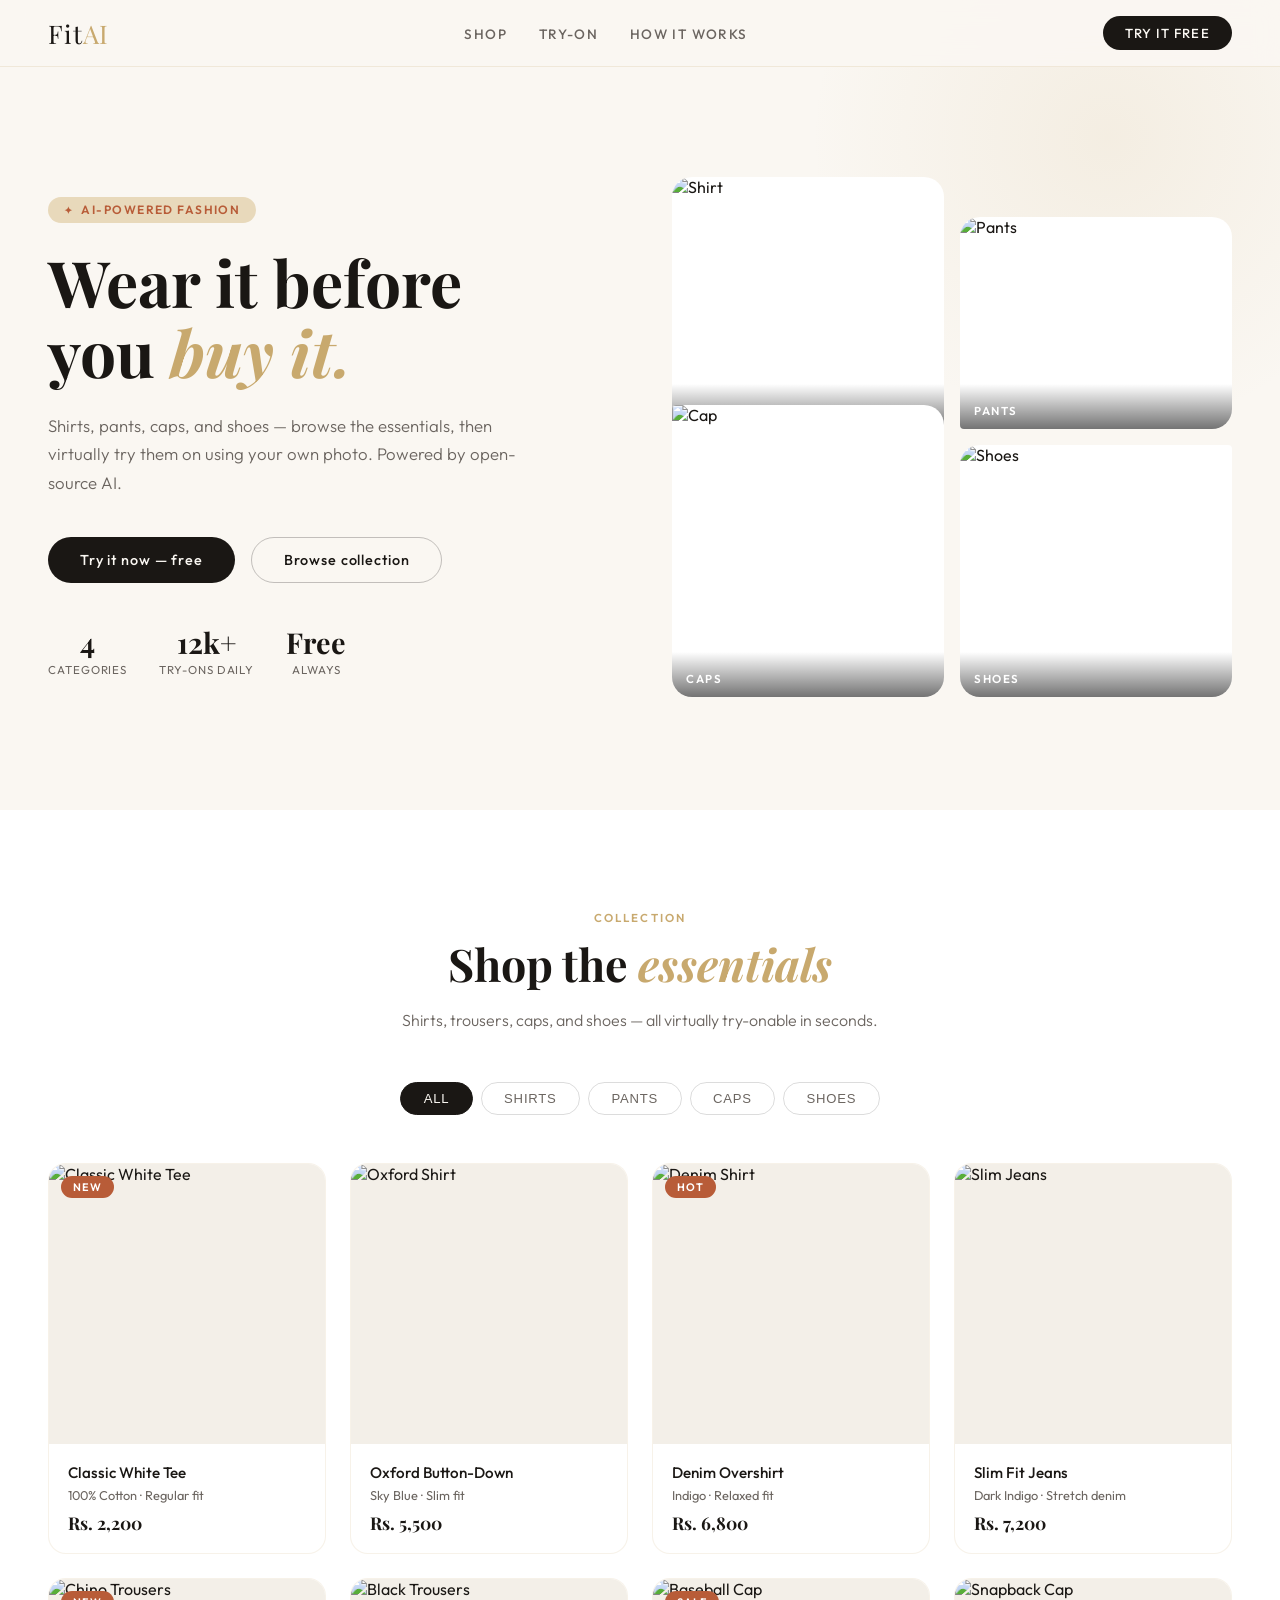
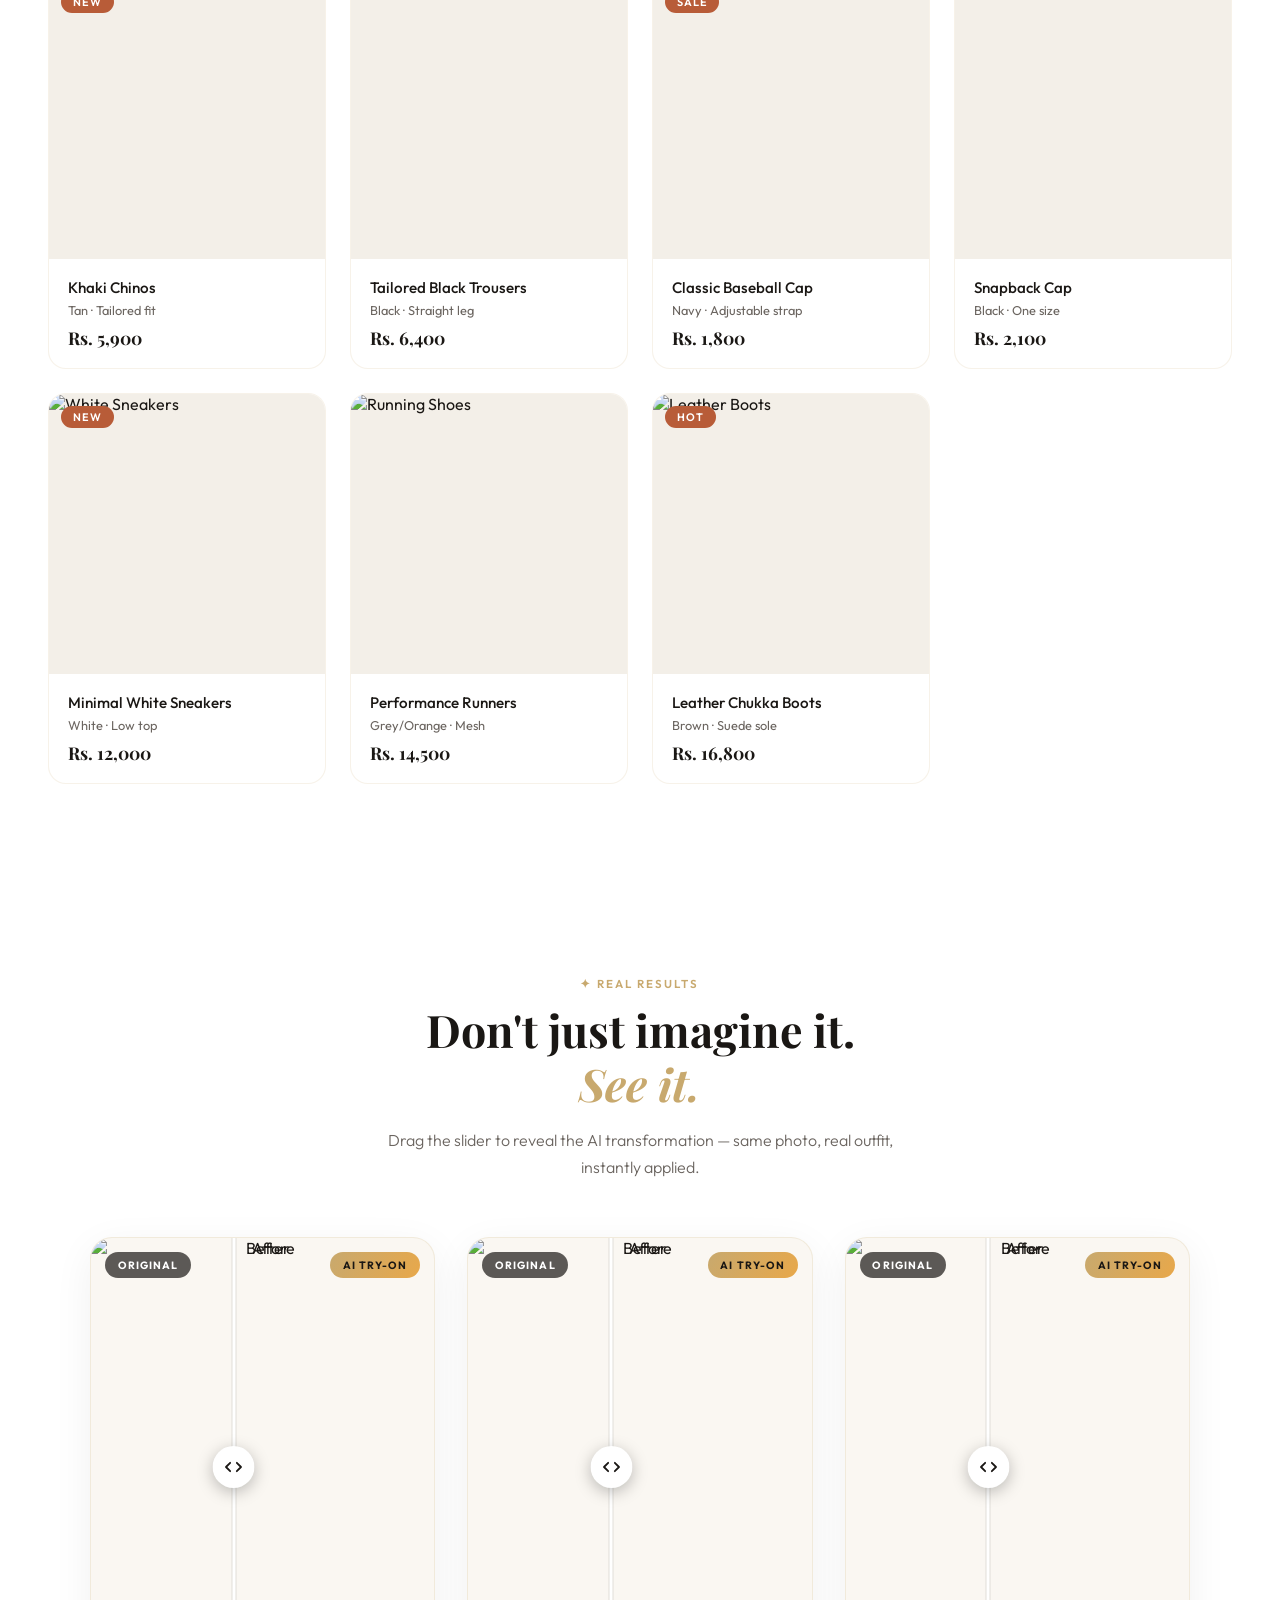
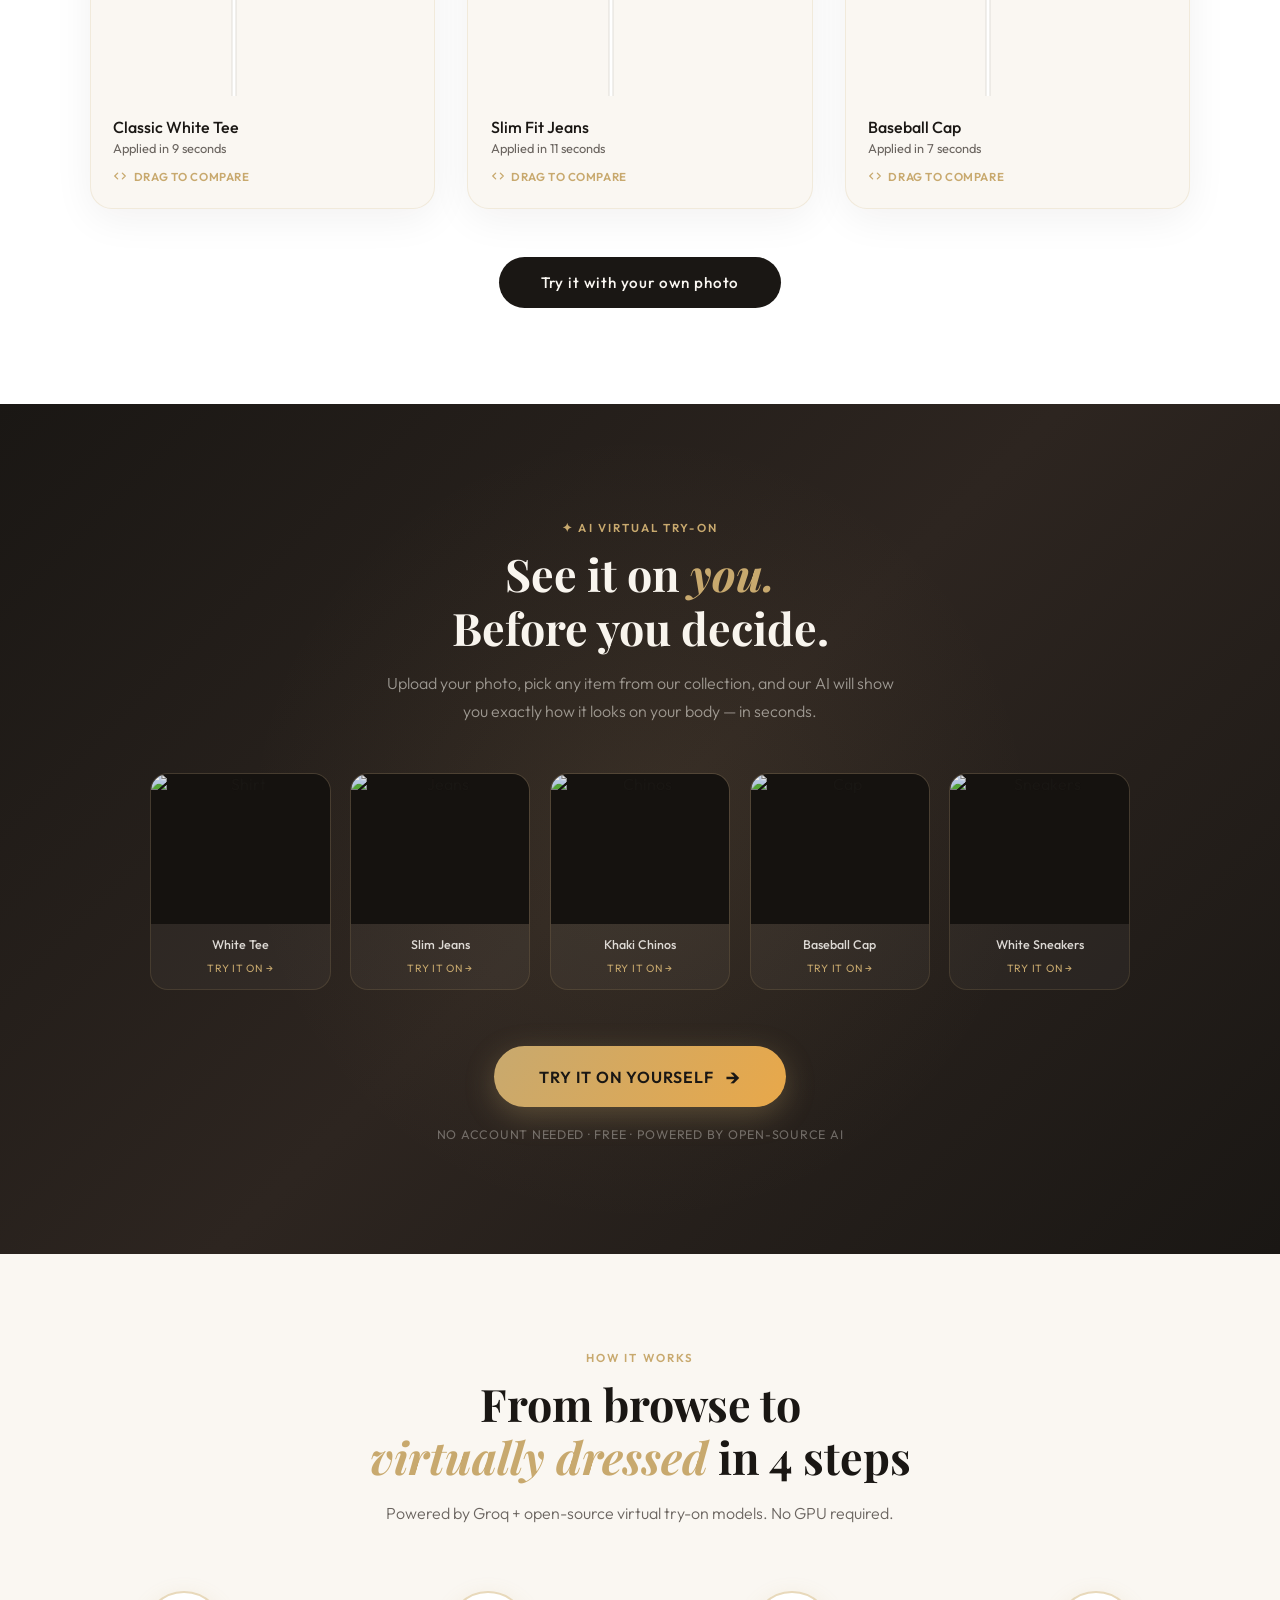
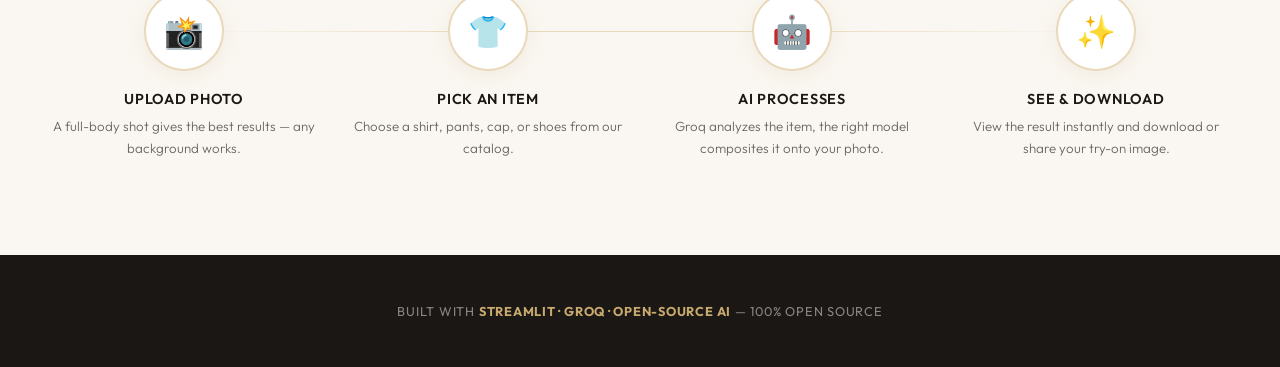
==== commit 19d7d62a: "Add files via upload" ====
--- a/Try Now/index.html
+++ b/Try Now/index.html
@@ -59,7 +59,29 @@
   .section-title em{font-style:italic;color:var(--warm)}
   .section-sub{color:var(--muted);font-size:1rem;line-height:1.7;max-width:540px;font-weight:300}
 
-  /* PRODUCTS */
+  /* BEFORE / AFTER SHOWCASE */
+  .showcase-section{background:#fff;text-align:center}
+  .showcase-section .section-title,.showcase-section .section-sub{text-align:center;margin-left:auto;margin-right:auto}
+  .showcase-section .section-sub{margin-bottom:3.5rem}
+  .ba-grid{display:grid;grid-template-columns:repeat(3,1fr);gap:2rem;max-width:1100px;margin:0 auto}
+  .ba-card{border-radius:22px;overflow:hidden;border:1px solid rgba(200,169,110,.18);background:var(--cream);box-shadow:0 10px 40px rgba(26,23,20,.06);transition:transform .3s,box-shadow .3s}
+  .ba-card:hover{transform:translateY(-8px);box-shadow:0 24px 60px rgba(26,23,20,.12)}
+  .ba-slider{position:relative;width:100%;aspect-ratio:3/4;overflow:hidden;cursor:ew-resize;user-select:none}
+  .ba-slider img{position:absolute;top:0;left:0;width:100%;height:100%;object-fit:cover;display:block;pointer-events:none}
+  .ba-after{clip-path:inset(0 0 0 50%)}
+  .ba-handle{position:absolute;top:0;bottom:0;left:50%;width:3px;background:#fff;box-shadow:0 0 0 1px rgba(0,0,0,.1);transform:translateX(-50%);pointer-events:none}
+  .ba-handle::after{content:'';position:absolute;top:50%;left:50%;transform:translate(-50%,-50%);width:42px;height:42px;border-radius:50%;background:#fff;box-shadow:0 4px 16px rgba(0,0,0,.25);background-image:url("data:image/svg+xml,%3Csvg xmlns='http://www.w3.org/2000/svg' width='20' height='20' viewBox='0 0 24 24' fill='none' stroke='%231a1714' stroke-width='2.2' stroke-linecap='round' stroke-linejoin='round'%3E%3Cpath d='M8 7l-5 5 5 5'/%3E%3Cpath d='M16 7l5 5-5 5'/%3E%3C/svg%3E");background-repeat:no-repeat;background-position:center}
+  .ba-tag{position:absolute;top:14px;font-size:.66rem;font-weight:700;letter-spacing:.1em;text-transform:uppercase;padding:.35rem .8rem;border-radius:20px;z-index:3;pointer-events:none}
+  .ba-tag.before{left:14px;background:rgba(26,23,20,.7);color:#fff}
+  .ba-tag.after{right:14px;background:linear-gradient(120deg,var(--warm),#e8a84a);color:var(--ink)}
+  .ba-info{padding:1.3rem 1.4rem 1.5rem;text-align:left}
+  .ba-item-name{font-weight:500;font-size:1rem;color:var(--ink);margin-bottom:.2rem}
+  .ba-item-meta{font-size:.8rem;color:var(--muted);margin-bottom:.8rem}
+  .ba-hint{display:flex;align-items:center;gap:.4rem;font-size:.72rem;color:var(--warm);letter-spacing:.05em;text-transform:uppercase;font-weight:600}
+  .ba-hint svg{width:14px;height:14px}
+  .showcase-cta{margin-top:3rem}
+
+
   .products-header{text-align:center;margin-bottom:3rem}
   .products-header .section-sub{margin:0 auto}
   .cat-tabs{display:flex;gap:.5rem;justify-content:center;margin-bottom:3rem;flex-wrap:wrap}
@@ -359,6 +381,75 @@
   </div>
 </section>
 
+<!-- BEFORE / AFTER SHOWCASE -->
+<section class="showcase-section">
+  <div class="section-tag" style="display:block">✦ Real Results</div>
+  <h2 class="section-title">Don't just imagine it.<br><em>See it.</em></h2>
+  <p class="section-sub">Drag the slider to reveal the AI transformation — same photo, real outfit, instantly applied.</p>
+
+  <div class="ba-grid">
+    <div class="ba-card">
+      <div class="ba-slider" data-ba>
+        <img class="ba-before" src="https://images.unsplash.com/photo-1488161628813-04466f872be2?w=500&q=80" alt="Before">
+        <img class="ba-after" src="https://images.unsplash.com/photo-1602810318383-e386cc2a3ccf?w=500&q=80" alt="After">
+        <span class="ba-tag before">Original</span>
+        <span class="ba-tag after">AI Try-On</span>
+        <div class="ba-handle"></div>
+      </div>
+      <div class="ba-info">
+        <div class="ba-item-name">Classic White Tee</div>
+        <div class="ba-item-meta">Applied in 9 seconds</div>
+        <div class="ba-hint">
+          <svg viewBox="0 0 24 24" fill="none" stroke="currentColor" stroke-width="2.2" stroke-linecap="round" stroke-linejoin="round"><path d="M8 7l-5 5 5 5"/><path d="M16 7l5 5-5 5"/></svg>
+          Drag to compare
+        </div>
+      </div>
+    </div>
+
+    <div class="ba-card">
+      <div class="ba-slider" data-ba>
+        <img class="ba-before" src="https://images.unsplash.com/photo-1542178243-bc20204b769f?w=500&q=80" alt="Before">
+        <img class="ba-after" src="https://images.unsplash.com/photo-1593030761757-71fae45fa0e7?w=500&q=80" alt="After">
+        <span class="ba-tag before">Original</span>
+        <span class="ba-tag after">AI Try-On</span>
+        <div class="ba-handle"></div>
+      </div>
+      <div class="ba-info">
+        <div class="ba-item-name">Slim Fit Jeans</div>
+        <div class="ba-item-meta">Applied in 11 seconds</div>
+        <div class="ba-hint">
+          <svg viewBox="0 0 24 24" fill="none" stroke="currentColor" stroke-width="2.2" stroke-linecap="round" stroke-linejoin="round"><path d="M8 7l-5 5 5 5"/><path d="M16 7l5 5-5 5"/></svg>
+          Drag to compare
+        </div>
+      </div>
+    </div>
+
+    <div class="ba-card">
+      <div class="ba-slider" data-ba>
+        <img class="ba-before" src="https://images.unsplash.com/photo-1506794778202-cad84cf45f1d?w=500&q=80" alt="Before">
+        <img class="ba-after" src="https://images.unsplash.com/photo-1552374196-c4e7ffc6e126?w=500&q=80" alt="After">
+        <span class="ba-tag before">Original</span>
+        <span class="ba-tag after">AI Try-On</span>
+        <div class="ba-handle"></div>
+      </div>
+      <div class="ba-info">
+        <div class="ba-item-name">Baseball Cap</div>
+        <div class="ba-item-meta">Applied in 7 seconds</div>
+        <div class="ba-hint">
+          <svg viewBox="0 0 24 24" fill="none" stroke="currentColor" stroke-width="2.2" stroke-linecap="round" stroke-linejoin="round"><path d="M8 7l-5 5 5 5"/><path d="M16 7l5 5-5 5"/></svg>
+          Drag to compare
+        </div>
+      </div>
+    </div>
+  </div>
+
+  <div class="showcase-cta">
+    <button class="btn-primary" onclick="sendPrompt('Open the virtual try-on page')" style="padding:1rem 2.6rem;font-size:.95rem">
+      Try it with your own photo
+    </button>
+  </div>
+</section>
+
 <!-- TRY-ON CTA -->
 <section id="tryon" class="tryon-section" style="padding:7rem 3rem">
   <div class="section-tag">✦ AI Virtual Try-On</div>
@@ -449,6 +540,40 @@
     window.parent.postMessage({type: 'streamlit:setComponentValue', value: text}, '*');
   }
 }
+
+document.querySelectorAll('[data-ba]').forEach(function(slider) {
+  const after = slider.querySelector('.ba-after');
+  const handle = slider.querySelector('.ba-handle');
+  let dragging = false;
+
+  function setPosition(clientX) {
+    const rect = slider.getBoundingClientRect();
+    let pct = ((clientX - rect.left) / rect.width) * 100;
+    pct = Math.max(0, Math.min(100, pct));
+    after.style.clipPath = `inset(0 0 0 ${pct}%)`;
+    handle.style.left = pct + '%';
+  }
+
+  slider.addEventListener('mousedown', function(e) { dragging = true; setPosition(e.clientX); });
+  window.addEventListener('mousemove', function(e) { if (dragging) setPosition(e.clientX); });
+  window.addEventListener('mouseup', function() { dragging = false; });
+
+  slider.addEventListener('touchstart', function(e) { dragging = true; setPosition(e.touches[0].clientX); });
+  slider.addEventListener('touchmove', function(e) { if (dragging) setPosition(e.touches[0].clientX); });
+  slider.addEventListener('touchend', function() { dragging = false; });
+
+  // Subtle auto-demo sweep on load to hint interactivity
+  let demoPos = 50, demoDir = 1, demoTicks = 0;
+  const demo = setInterval(function() {
+    if (dragging) return;
+    demoPos += demoDir * 0.6;
+    if (demoPos >= 68 || demoPos <= 32) demoDir *= -1;
+    after.style.clipPath = `inset(0 0 0 ${demoPos}%)`;
+    handle.style.left = demoPos + '%';
+    demoTicks++;
+    if (demoTicks > 90) { clearInterval(demo); after.style.clipPath = 'inset(0 0 0 50%)'; handle.style.left = '50%'; }
+  }, 30);
+});
 </script>
 </body>
 </html>
